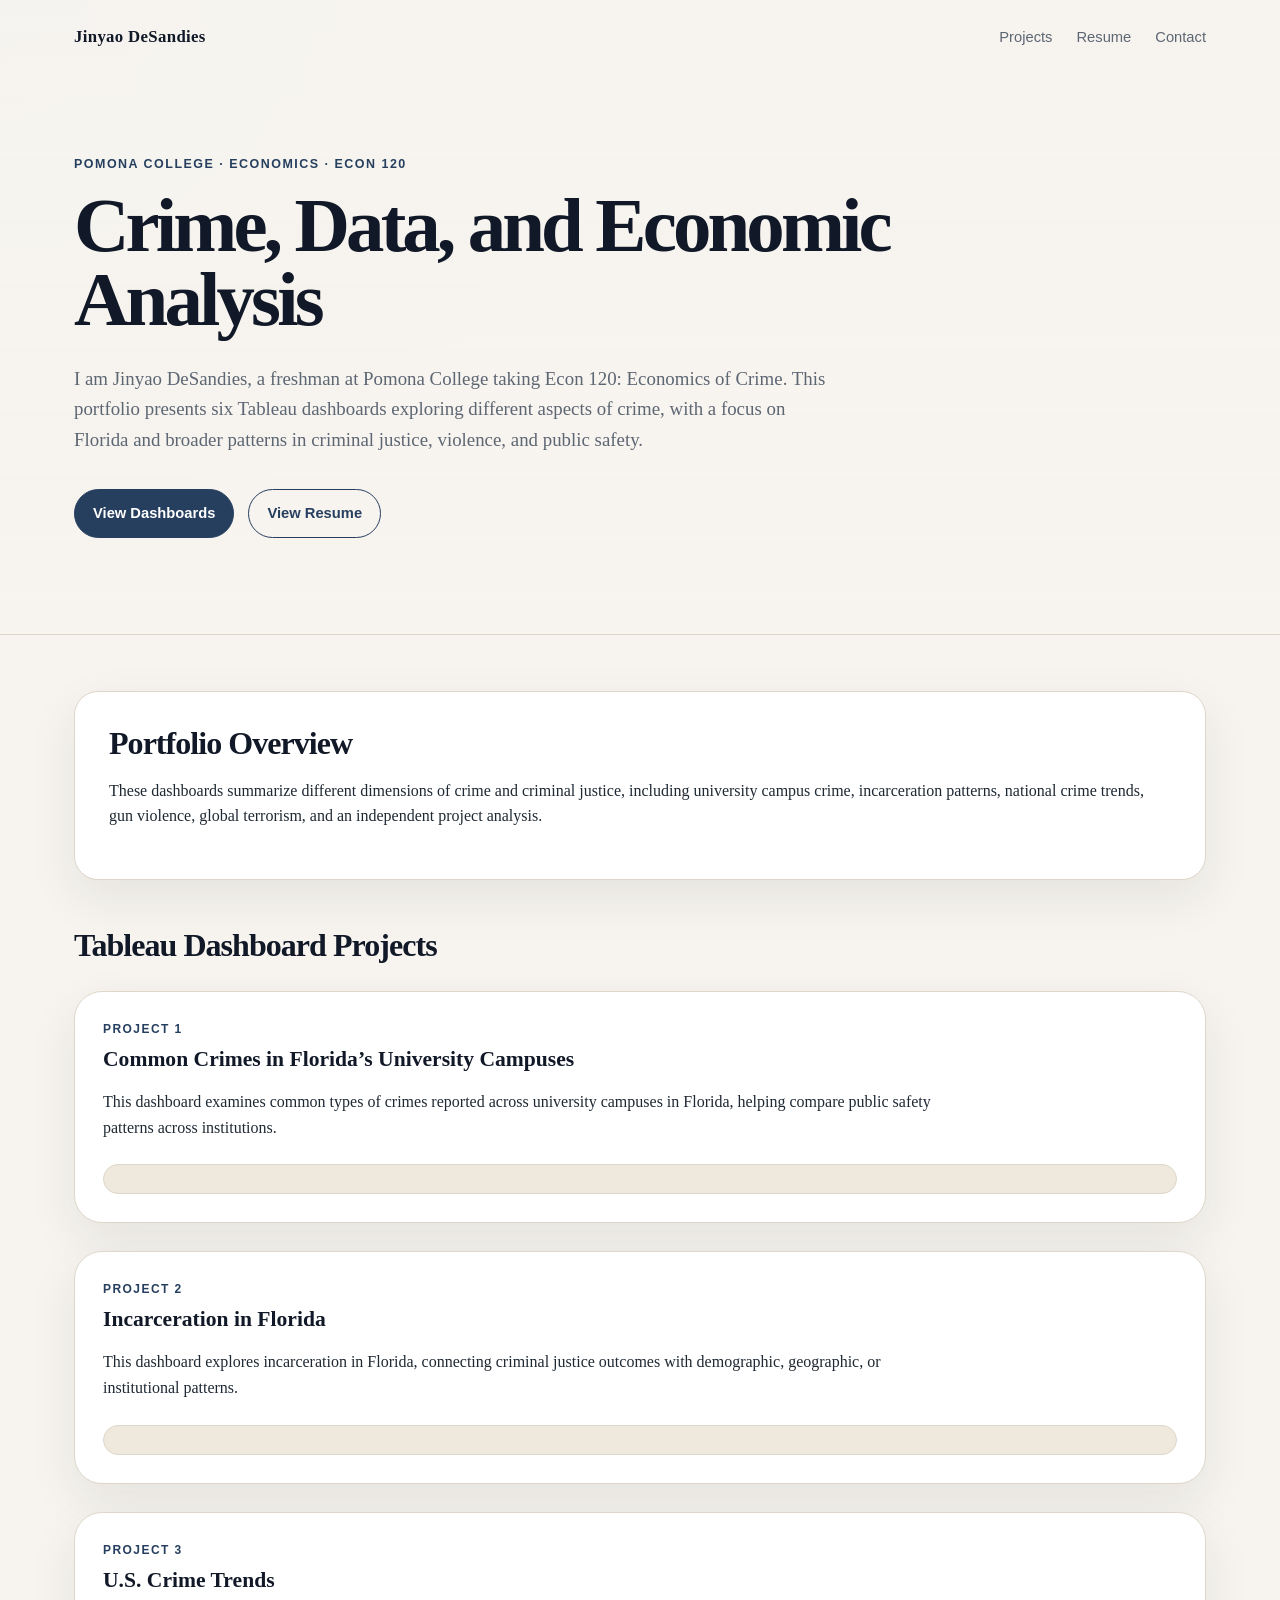
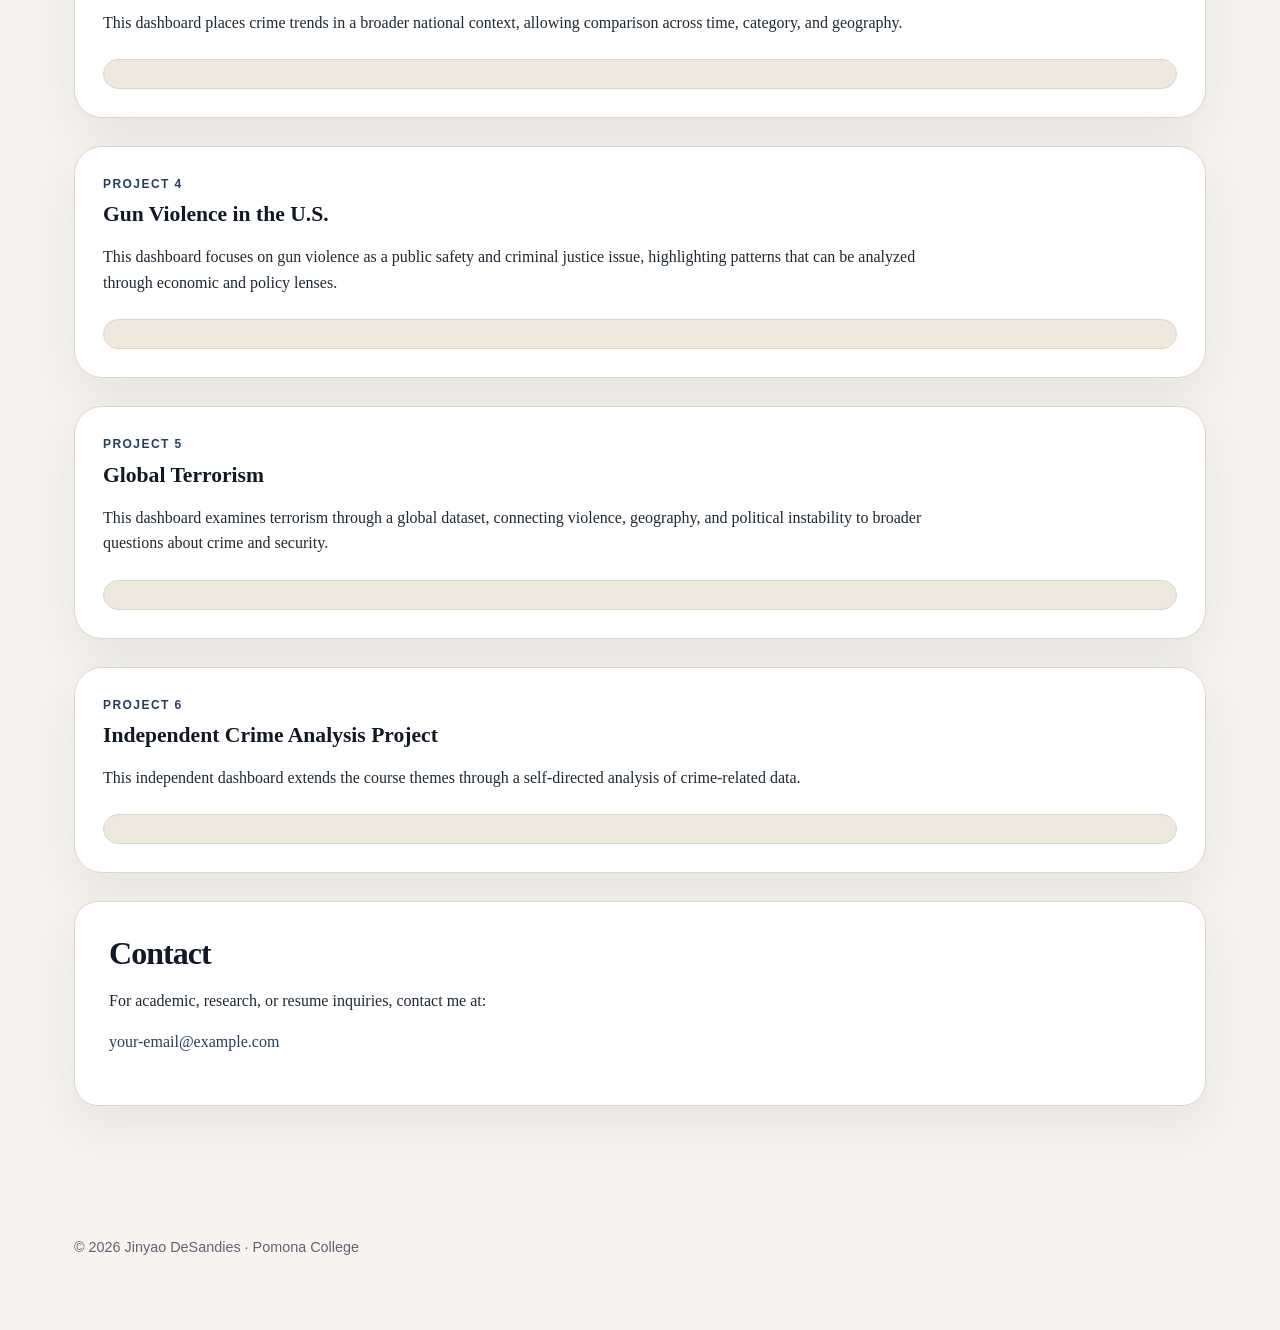
==== index.html @ 77ca9692 "Profile Deployment" ====
<!DOCTYPE html>
<html lang="en">
<head>
  <meta charset="UTF-8" />
  <meta name="viewport" content="width=device-width, initial-scale=1.0" />

  <title>Jinyao DeSandies | Econ of Crime Portfolio</title>

  <link rel="stylesheet" href="styles.css" />

  <!-- Tableau Embedding API v3 -->
  <script type="module" src="https://public.tableau.com/javascripts/api/tableau.embedding.3.latest.min.js"></script>
</head>

<body>
  <header class="site-header">
    <nav class="nav">
      <a href="index.html" class="logo">Jinyao DeSandies</a>

      <div class="nav-links">
        <a href="#projects">Projects</a>
        <a href="resume.html">Resume</a>
        <a href="#contact">Contact</a>
      </div>
    </nav>

    <section class="hero">
      <p class="eyebrow">Pomona College · Economics · Econ 120</p>

      <h1>Crime, Data, and Economic Analysis</h1>

      <p class="hero-text">
        I am Jinyao DeSandies, a freshman at Pomona College taking Econ 120:
        Economics of Crime. This portfolio presents six Tableau dashboards
        exploring different aspects of crime, with a focus on Florida and broader
        patterns in criminal justice, violence, and public safety.
      </p>

      <div class="hero-buttons">
        <a href="#projects" class="button primary">View Dashboards</a>
        <a href="resume.html" class="button secondary">View Resume</a>
      </div>
    </section>
  </header>

  <main>
    <section class="intro-section">
      <h2>Portfolio Overview</h2>

      <p>
        These dashboards summarize different dimensions of crime and criminal justice,
        including university campus crime, incarceration patterns, national crime trends,
        gun violence, global terrorism, and an independent project analysis.
      </p>
    </section>

    <section id="projects" class="projects-section">
      <h2>Tableau Dashboard Projects</h2>

      <article class="project-card">
        <div class="project-copy">
          <p class="project-number">Project 1</p>
          <h3>Common Crimes in Florida’s University Campuses</h3>
          <p>
            This dashboard examines common types of crimes reported across university
            campuses in Florida, helping compare public safety patterns across institutions.
          </p>
        </div>

        <div class="tableau-frame">
          <tableau-viz
            src="https://public.tableau.com/views/Project1CampusCrimeinFlorida/CommonCrimesinFloridasUniversityCampuses"
            toolbar="bottom"
            hide-tabs
            width="100%"
            height="1127">
          </tableau-viz>
        </div>
      </article>

      <article class="project-card">
        <div class="project-copy">
          <p class="project-number">Project 2</p>
          <h3>Incarceration in Florida</h3>
          <p>
            This dashboard explores incarceration in Florida, connecting criminal justice
            outcomes with demographic, geographic, or institutional patterns.
          </p>
        </div>

        <div class="tableau-frame">
          <tableau-viz
            src="https://public.tableau.com/views/Project2IncarcerationinFlorida/Dashboard"
            toolbar="bottom"
            hide-tabs
            width="100%"
            height="1127">
          </tableau-viz>
        </div>
      </article>

      <article class="project-card">
        <div class="project-copy">
          <p class="project-number">Project 3</p>
          <h3>U.S. Crime Trends</h3>
          <p>
            This dashboard places crime trends in a broader national context, allowing
            comparison across time, category, and geography.
          </p>
        </div>

        <div class="tableau-frame">
          <tableau-viz
            src="https://public.tableau.com/views/USCrimeTrends_17733838628180/Dashboard1"
            toolbar="bottom"
            hide-tabs
            width="100%"
            height="1127">
          </tableau-viz>
        </div>
      </article>

      <article class="project-card">
        <div class="project-copy">
          <p class="project-number">Project 4</p>
          <h3>Gun Violence in the U.S.</h3>
          <p>
            This dashboard focuses on gun violence as a public safety and criminal justice
            issue, highlighting patterns that can be analyzed through economic and policy lenses.
          </p>
        </div>

        <div class="tableau-frame">
          <tableau-viz
            src="https://public.tableau.com/views/Project4_17745109672220/GunViolenceintheUS"
            toolbar="bottom"
            hide-tabs
            width="100%"
            height="1127">
          </tableau-viz>
        </div>
      </article>

      <article class="project-card">
        <div class="project-copy">
          <p class="project-number">Project 5</p>
          <h3>Global Terrorism</h3>
          <p>
            This dashboard examines terrorism through a global dataset, connecting violence,
            geography, and political instability to broader questions about crime and security.
          </p>
        </div>

        <div class="tableau-frame">
          <tableau-viz
            src="https://public.tableau.com/views/Project5GlobalTerrorism_17757957591510/Dashboard1"
            toolbar="bottom"
            hide-tabs
            width="100%"
            height="1127">
          </tableau-viz>
        </div>
      </article>

      <article class="project-card">
        <div class="project-copy">
          <p class="project-number">Project 6</p>
          <h3>Independent Crime Analysis Project</h3>
          <p>
            This independent dashboard extends the course themes through a self-directed
            analysis of crime-related data.
          </p>
        </div>

        <div class="tableau-frame">
          <tableau-viz
            src="https://public.tableau.com/views/IndependantProjectUpload/Dashboard1"
            toolbar="bottom"
            hide-tabs
            width="100%"
            height="1127">
          </tableau-viz>
        </div>
      </article>
    </section>

    <section id="contact" class="contact-section">
      <h2>Contact</h2>

      <p>
        For academic, research, or resume inquiries, contact me at:
      </p>

      <p>
        <a href="mailto:your-email@example.com">your-email@example.com</a>
      </p>
    </section>
  </main>

  <footer class="footer">
    <p>© 2026 Jinyao DeSandies · Pomona College</p>
  </footer>
</body>
</html>
---- styles.css ----
:root {
  --background: #f7f4ef;
  --surface: #ffffff;
  --surface-muted: #efe8dc;
  --text: #1f2933;
  --muted-text: #5d6673;
  --heading: #111827;
  --accent: #263f5f;
  --accent-dark: #17283d;
  --accent-light: #dbe7f3;
  --border: #ded6ca;
  --shadow: 0 18px 50px rgba(31, 41, 51, 0.08);
}

* {
  box-sizing: border-box;
}

html {
  scroll-behavior: smooth;
}

body {
  margin: 0;
  font-family: Georgia, "Times New Roman", serif;
  background: var(--background);
  color: var(--text);
  line-height: 1.6;
}

a {
  color: var(--accent);
  text-decoration: none;
}

a:hover {
  text-decoration: underline;
}

.site-header {
  background:
    linear-gradient(rgba(247, 244, 239, 0.92), rgba(247, 244, 239, 0.96)),
    radial-gradient(circle at top left, var(--accent-light), transparent 40%);
  border-bottom: 1px solid var(--border);
}

.small-header {
  min-height: auto;
}

.nav {
  max-width: 1180px;
  margin: 0 auto;
  padding: 24px 24px;
  display: flex;
  align-items: center;
  justify-content: space-between;
}

.logo {
  font-weight: 700;
  font-size: 1.05rem;
  color: var(--heading);
  letter-spacing: 0.02em;
}

.nav-links {
  display: flex;
  gap: 24px;
  font-family: Arial, Helvetica, sans-serif;
  font-size: 0.92rem;
}

.nav-links a {
  color: var(--muted-text);
}

.hero {
  max-width: 1180px;
  margin: 0 auto;
  padding: 80px 24px 96px;
}

.resume-hero {
  padding-bottom: 72px;
}

.eyebrow {
  margin: 0 0 14px;
  color: var(--accent);
  font-family: Arial, Helvetica, sans-serif;
  text-transform: uppercase;
  letter-spacing: 0.12em;
  font-size: 0.78rem;
  font-weight: 700;
}

h1 {
  max-width: 880px;
  margin: 0;
  color: var(--heading);
  font-size: clamp(2.5rem, 6vw, 5.4rem);
  line-height: 0.96;
  letter-spacing: -0.05em;
}

.hero-text {
  max-width: 760px;
  margin-top: 28px;
  color: var(--muted-text);
  font-size: 1.18rem;
}

.hero-buttons {
  margin-top: 34px;
  display: flex;
  gap: 14px;
  flex-wrap: wrap;
}

.button {
  display: inline-block;
  padding: 12px 18px;
  border-radius: 999px;
  font-family: Arial, Helvetica, sans-serif;
  font-size: 0.92rem;
  font-weight: 700;
  border: 1px solid var(--accent);
}

.button.primary {
  background: var(--accent);
  color: #ffffff;
}

.button.secondary {
  color: var(--accent);
  background: transparent;
}

main {
  max-width: 1180px;
  margin: 0 auto;
  padding: 56px 24px;
}

.intro-section,
.contact-section,
.resume-section {
  background: var(--surface);
  border: 1px solid var(--border);
  border-radius: 24px;
  padding: 34px;
  margin-bottom: 28px;
  box-shadow: var(--shadow);
}

h2 {
  margin: 0 0 16px;
  color: var(--heading);
  font-size: 2rem;
  line-height: 1.1;
  letter-spacing: -0.03em;
}

h3 {
  margin: 0 0 8px;
  color: var(--heading);
  font-size: 1.35rem;
  line-height: 1.2;
}

.projects-section {
  margin-top: 48px;
}

.project-card {
  background: var(--surface);
  border: 1px solid var(--border);
  border-radius: 28px;
  padding: 28px;
  margin: 28px 0;
  box-shadow: var(--shadow);
}

.project-copy {
  max-width: 850px;
  margin-bottom: 24px;
}

.project-number {
  margin: 0 0 8px;
  color: var(--accent);
  font-family: Arial, Helvetica, sans-serif;
  text-transform: uppercase;
  letter-spacing: 0.12em;
  font-size: 0.75rem;
  font-weight: 700;
}

.tableau-frame {
  width: 100%;
  overflow-x: auto;
  border: 1px solid var(--border);
  border-radius: 18px;
  background: var(--surface-muted);
  padding: 14px;
}

tableau-viz {
  display: block;
  min-width: 760px;
  max-width: 100%;
  margin: 0 auto;
}

.resume-main {
  max-width: 900px;
}

.resume-item {
  border-top: 1px solid var(--border);
  padding-top: 18px;
  margin-top: 18px;
}

.resume-meta {
  margin: 0 0 8px;
  color: var(--muted-text);
  font-family: Arial, Helvetica, sans-serif;
  font-size: 0.92rem;
}

.skill-list {
  display: flex;
  flex-wrap: wrap;
  gap: 10px;
  padding: 0;
  margin: 18px 0 0;
  list-style: none;
}

.skill-list li {
  background: var(--accent-light);
  color: var(--accent-dark);
  border-radius: 999px;
  padding: 8px 12px;
  font-family: Arial, Helvetica, sans-serif;
  font-size: 0.9rem;
  font-weight: 700;
}

.footer {
  max-width: 1180px;
  margin: 0 auto;
  padding: 32px 24px 56px;
  color: var(--muted-text);
  font-family: Arial, Helvetica, sans-serif;
  font-size: 0.9rem;
}

@media (max-width: 760px) {
  .nav {
    align-items: flex-start;
    gap: 18px;
    flex-direction: column;
  }

  .nav-links {
    gap: 16px;
    flex-wrap: wrap;
  }

  .hero {
    padding-top: 52px;
    padding-bottom: 64px;
  }

  .intro-section,
  .contact-section,
  .resume-section,
  .project-card {
    padding: 22px;
    border-radius: 20px;
  }

  tableau-viz {
    min-width: 700px;
  }
}
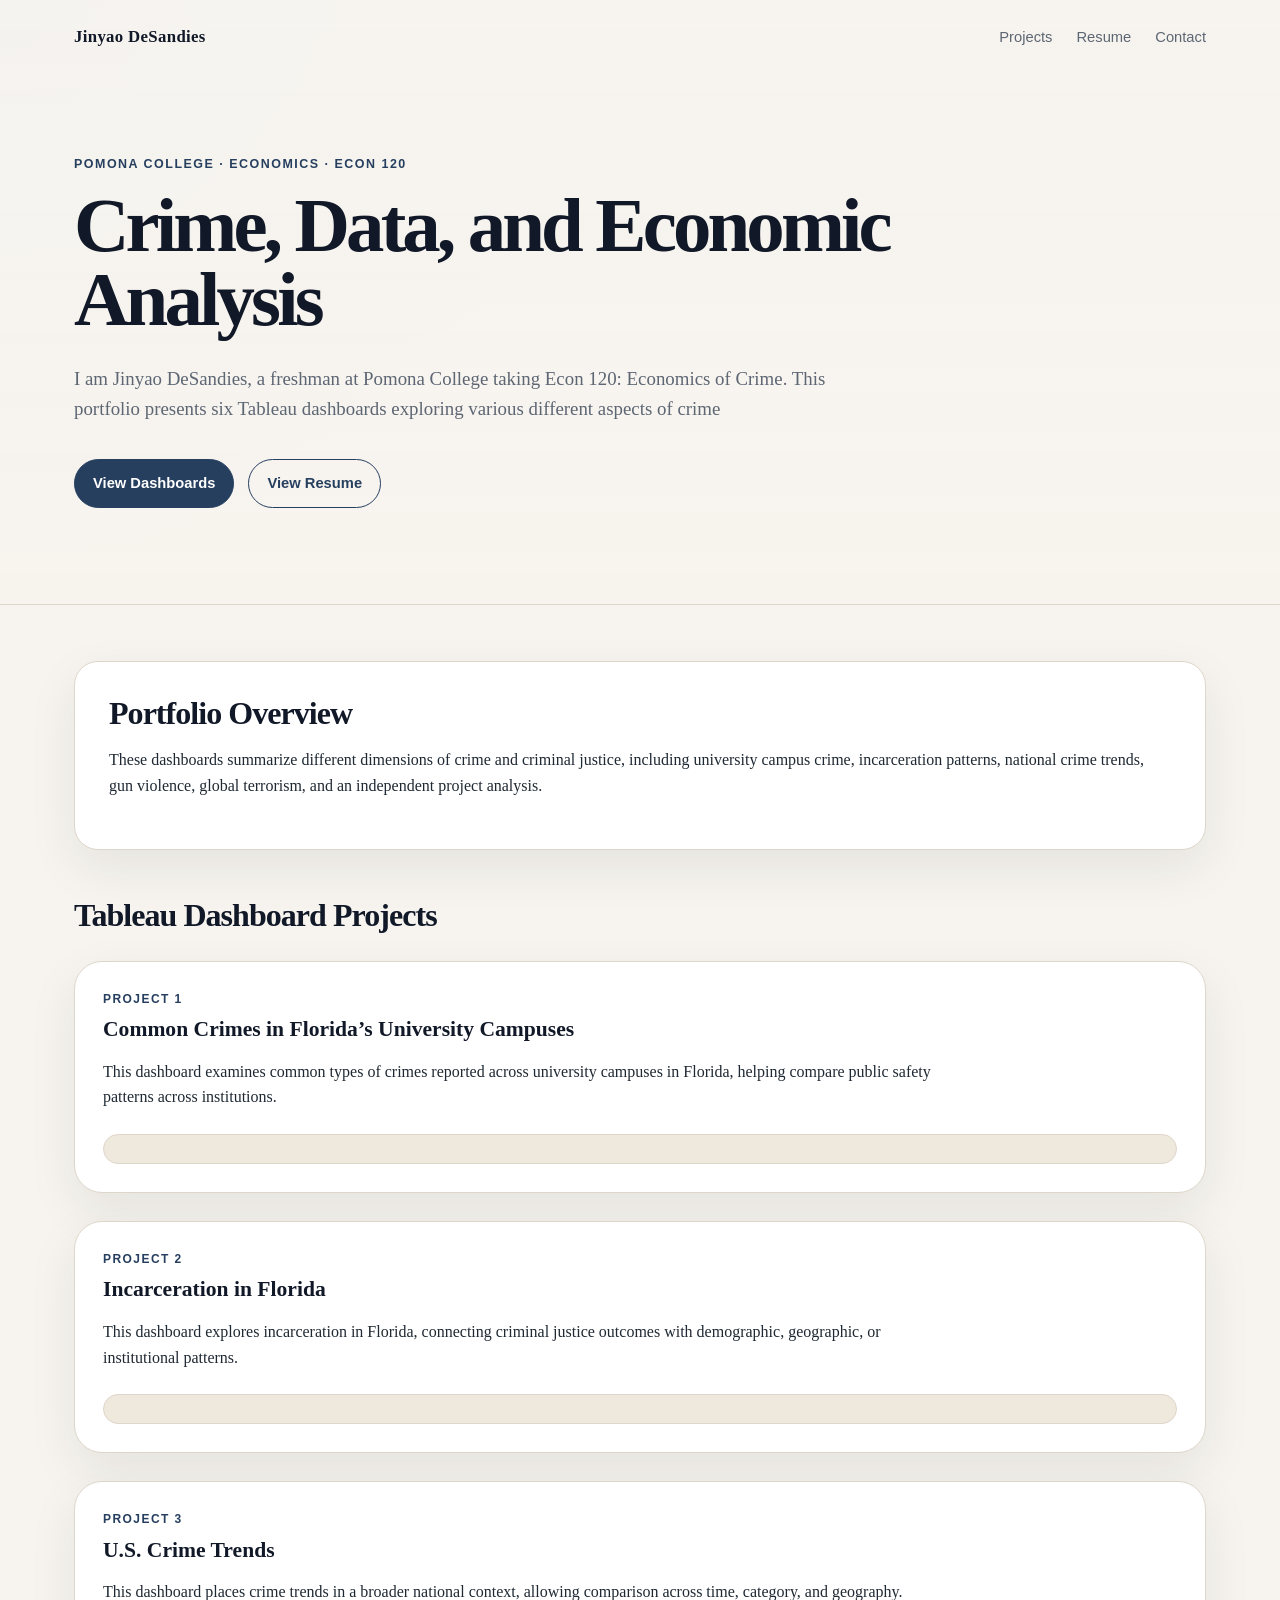
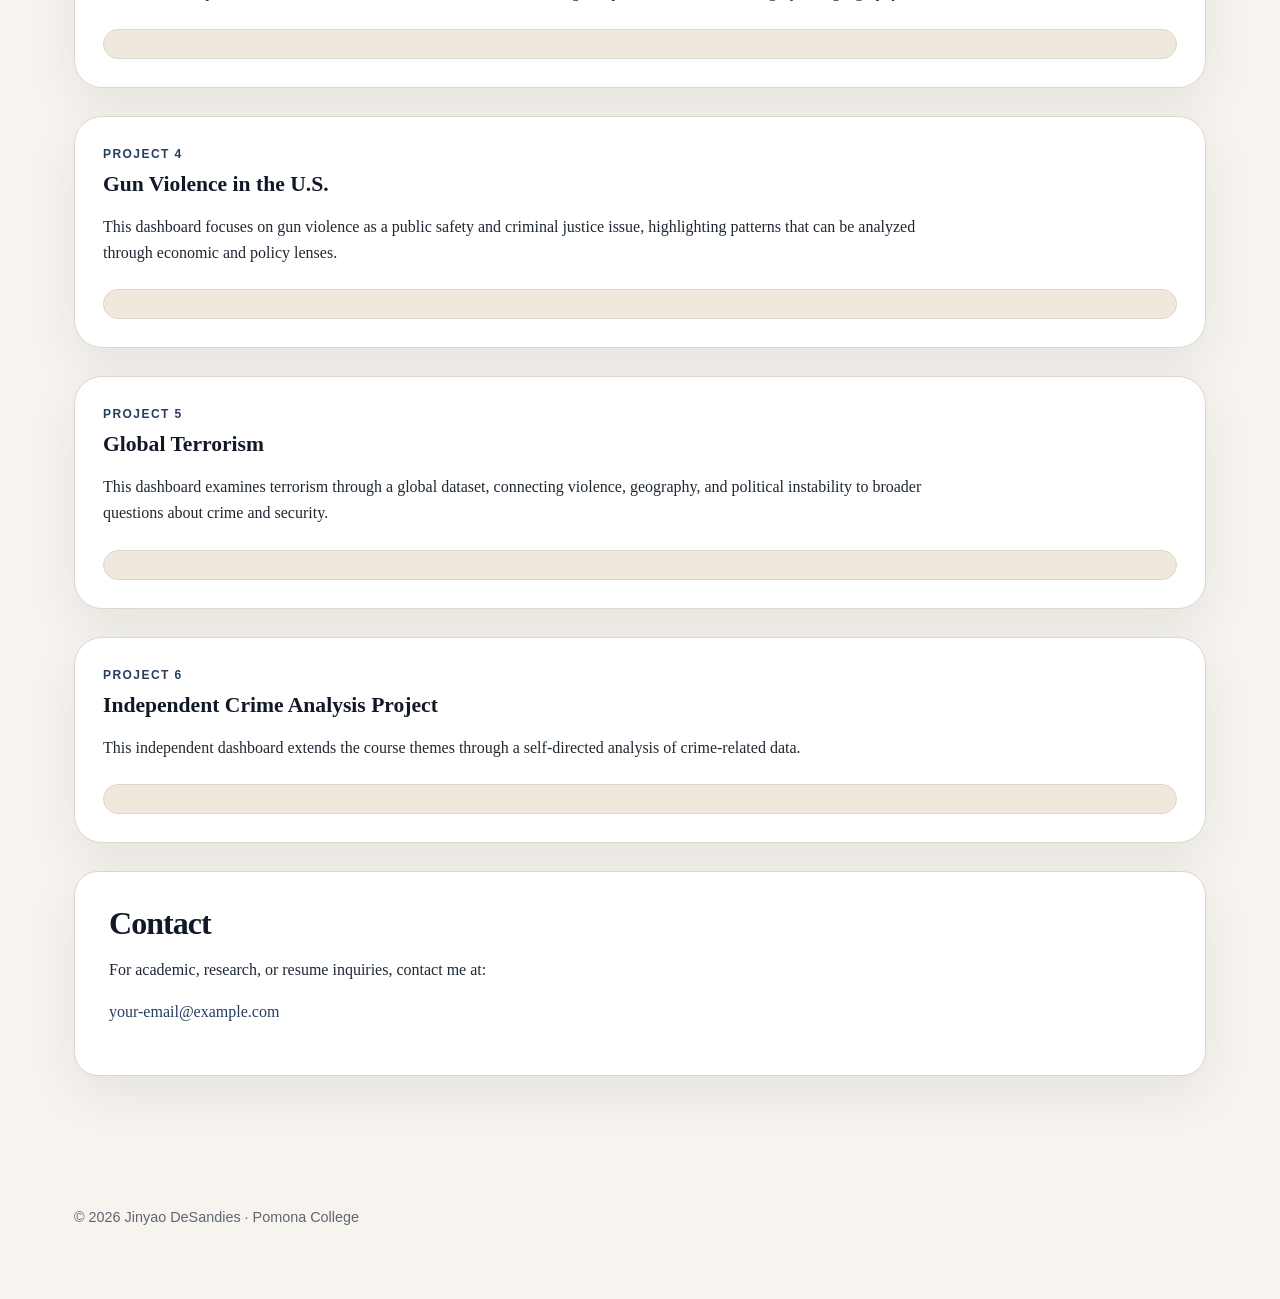
==== commit de1a2f45: "Changing some descriptions index.html" ====
--- a/index.html
+++ b/index.html
@@ -24,6 +24,10 @@
       </div>
     </nav>
 
+    <!-- =====================================================
+         EDIT HOMEPAGE INTRO HERE
+         Change your name, class, portfolio description, and buttons.
+    ===================================================== -->
     <section class="hero">
       <p class="eyebrow">Pomona College · Economics · Econ 120</p>
 
@@ -31,9 +35,8 @@
 
       <p class="hero-text">
         I am Jinyao DeSandies, a freshman at Pomona College taking Econ 120:
-        Economics of Crime. This portfolio presents six Tableau dashboards
-        exploring different aspects of crime, with a focus on Florida and broader
-        patterns in criminal justice, violence, and public safety.
+        Economics of Crime. This portfolio presents six Tableau dashboards exploring
+        various different aspects of crime
       </p>
 
       <div class="hero-buttons">
@@ -44,6 +47,10 @@
   </header>
 
   <main>
+    <!-- =====================================================
+         EDIT PORTFOLIO OVERVIEW HERE
+         This is the short explanation before the dashboard modules.
+    ===================================================== -->
     <section class="intro-section">
       <h2>Portfolio Overview</h2>
 
@@ -54,10 +61,22 @@
       </p>
     </section>
 
+    <!-- =====================================================
+         EDIT DASHBOARD PROJECTS HERE
+         Each project has:
+         1. project number
+         2. project title
+         3. project description
+         4. Tableau embed link
+    ===================================================== -->
     <section id="projects" class="projects-section">
       <h2>Tableau Dashboard Projects</h2>
 
-      <article class="project-card">
+      <!-- =========================
+           EDIT PROJECT 1 HERE
+           Dashboard: Florida campus crime
+      ========================= -->
+      <article class="project-card project-campus">
         <div class="project-copy">
           <p class="project-number">Project 1</p>
           <h3>Common Crimes in Florida’s University Campuses</h3>
@@ -72,13 +91,17 @@
             src="https://public.tableau.com/views/Project1CampusCrimeinFlorida/CommonCrimesinFloridasUniversityCampuses"
             toolbar="bottom"
             hide-tabs
-            width="100%"
-            height="1127">
-          </tableau-viz>
-        </div>
-      </article>
-
-      <article class="project-card">
+            width="850"
+            height="1127">
+          </tableau-viz>
+        </div>
+      </article>
+
+      <!-- =========================
+           EDIT PROJECT 2 HERE
+           Dashboard: Florida incarceration
+      ========================= -->
+      <article class="project-card project-incarceration">
         <div class="project-copy">
           <p class="project-number">Project 2</p>
           <h3>Incarceration in Florida</h3>
@@ -93,13 +116,17 @@
             src="https://public.tableau.com/views/Project2IncarcerationinFlorida/Dashboard"
             toolbar="bottom"
             hide-tabs
-            width="100%"
-            height="1127">
-          </tableau-viz>
-        </div>
-      </article>
-
-      <article class="project-card">
+            width="850"
+            height="1127">
+          </tableau-viz>
+        </div>
+      </article>
+
+      <!-- =========================
+           EDIT PROJECT 3 HERE
+           Dashboard: U.S. crime trends
+      ========================= -->
+      <article class="project-card project-us-crime">
         <div class="project-copy">
           <p class="project-number">Project 3</p>
           <h3>U.S. Crime Trends</h3>
@@ -114,13 +141,17 @@
             src="https://public.tableau.com/views/USCrimeTrends_17733838628180/Dashboard1"
             toolbar="bottom"
             hide-tabs
-            width="100%"
-            height="1127">
-          </tableau-viz>
-        </div>
-      </article>
-
-      <article class="project-card">
+            width="850"
+            height="1127">
+          </tableau-viz>
+        </div>
+      </article>
+
+      <!-- =========================
+           EDIT PROJECT 4 HERE
+           Dashboard: Gun violence
+      ========================= -->
+      <article class="project-card project-gun">
         <div class="project-copy">
           <p class="project-number">Project 4</p>
           <h3>Gun Violence in the U.S.</h3>
@@ -135,13 +166,17 @@
             src="https://public.tableau.com/views/Project4_17745109672220/GunViolenceintheUS"
             toolbar="bottom"
             hide-tabs
-            width="100%"
-            height="1127">
-          </tableau-viz>
-        </div>
-      </article>
-
-      <article class="project-card">
+            width="850"
+            height="1127">
+          </tableau-viz>
+        </div>
+      </article>
+
+      <!-- =========================
+           EDIT PROJECT 5 HERE
+           Dashboard: Global terrorism
+      ========================= -->
+      <article class="project-card project-terrorism">
         <div class="project-copy">
           <p class="project-number">Project 5</p>
           <h3>Global Terrorism</h3>
@@ -156,13 +191,17 @@
             src="https://public.tableau.com/views/Project5GlobalTerrorism_17757957591510/Dashboard1"
             toolbar="bottom"
             hide-tabs
-            width="100%"
-            height="1127">
-          </tableau-viz>
-        </div>
-      </article>
-
-      <article class="project-card">
+            width="850"
+            height="1127">
+          </tableau-viz>
+        </div>
+      </article>
+
+      <!-- =========================
+           EDIT PROJECT 6 HERE
+           Dashboard: Independent project
+      ========================= -->
+      <article class="project-card project-independent">
         <div class="project-copy">
           <p class="project-number">Project 6</p>
           <h3>Independent Crime Analysis Project</h3>
@@ -177,13 +216,17 @@
             src="https://public.tableau.com/views/IndependantProjectUpload/Dashboard1"
             toolbar="bottom"
             hide-tabs
-            width="100%"
-            height="1127">
-          </tableau-viz>
-        </div>
-      </article>
-    </section>
-
+            width="850"
+            height="1127">
+          </tableau-viz>
+        </div>
+      </article>
+    </section>
+
+    <!-- =====================================================
+         EDIT CONTACT INFO HERE
+         Replace the placeholder email with your real email.
+    ===================================================== -->
     <section id="contact" class="contact-section">
       <h2>Contact</h2>
 
@@ -201,4 +244,4 @@
     <p>© 2026 Jinyao DeSandies · Pomona College</p>
   </footer>
 </body>
-</html>+</html>
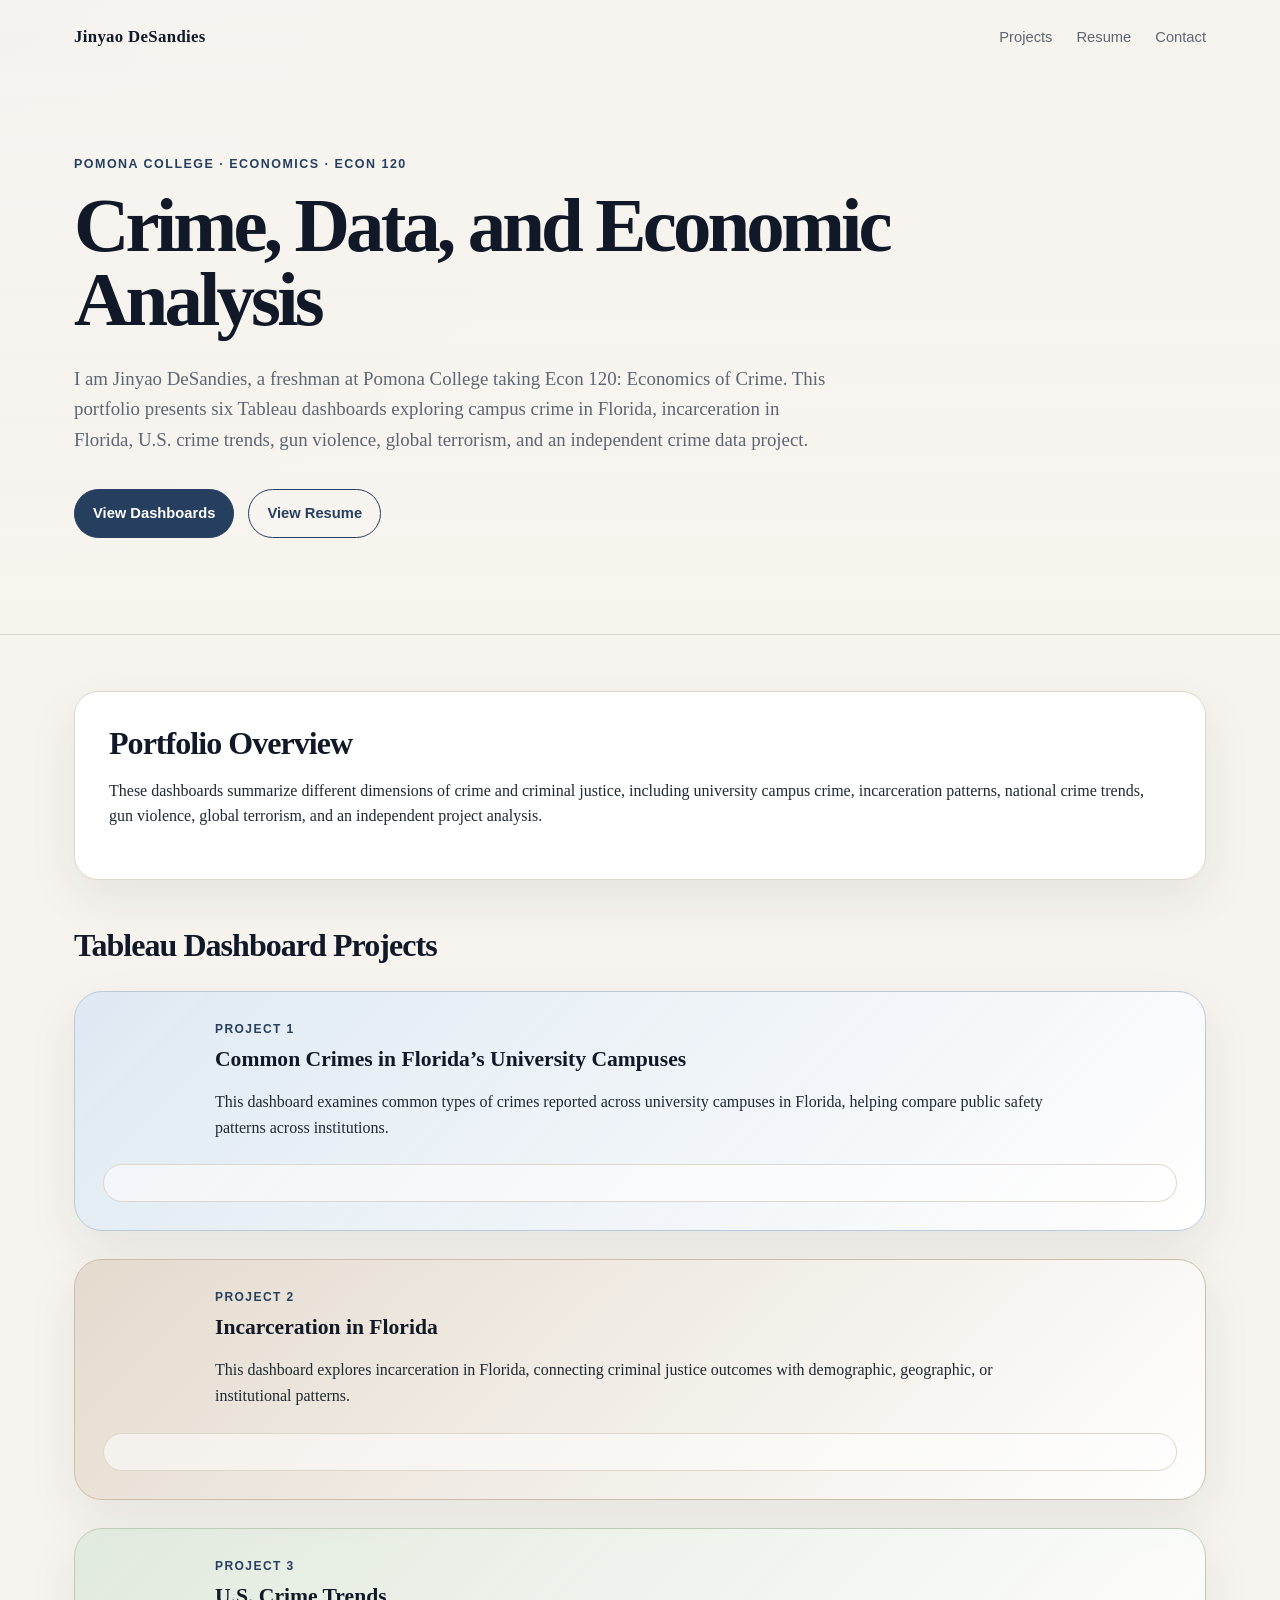
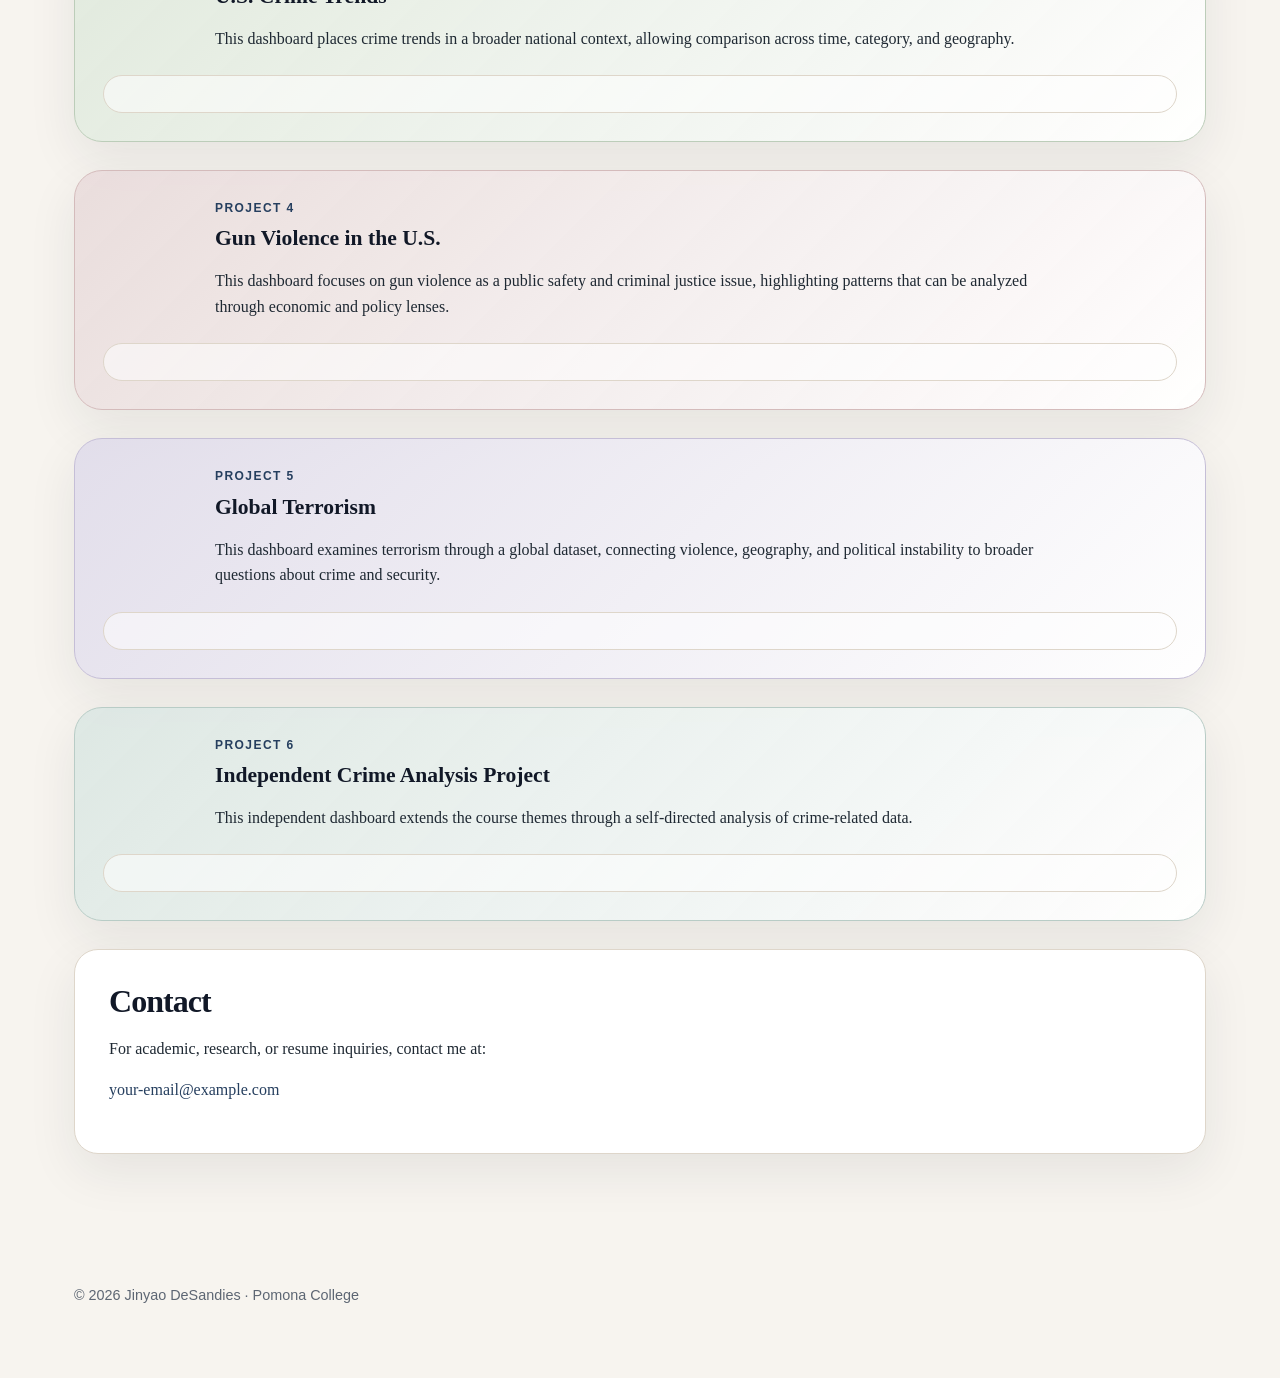
==== commit b8edbb2a: "fixing spacing" ====
--- a/index.html
+++ b/index.html
@@ -36,7 +36,8 @@
       <p class="hero-text">
         I am Jinyao DeSandies, a freshman at Pomona College taking Econ 120:
         Economics of Crime. This portfolio presents six Tableau dashboards exploring
-        various different aspects of crime
+        campus crime in Florida, incarceration in Florida, U.S. crime trends, gun
+        violence, global terrorism, and an independent crime data project.
       </p>
 
       <div class="hero-buttons">
--- a/styles.css
+++ b/styles.css
@@ -1,16 +1,29 @@
+/* =========================================================
+   GLOBAL COLOR SYSTEM
+   Edit this section to change the entire site's color scheme.
+   Current style: sleek, academic, professional, soft neutral.
+========================================================= */
+
 :root {
   --background: #f7f4ef;
   --surface: #ffffff;
   --surface-muted: #efe8dc;
+
   --text: #1f2933;
   --muted-text: #5d6673;
   --heading: #111827;
+
   --accent: #263f5f;
   --accent-dark: #17283d;
   --accent-light: #dbe7f3;
+
   --border: #ded6ca;
   --shadow: 0 18px 50px rgba(31, 41, 51, 0.08);
 }
+
+/* =========================================================
+   BASE PAGE STYLES
+========================================================= */
 
 * {
   box-sizing: border-box;
@@ -36,6 +49,11 @@
 a:hover {
   text-decoration: underline;
 }
+
+/* =========================================================
+   HEADER AND NAVIGATION
+   Edit this section if you want to change the top menu.
+========================================================= */
 
 .site-header {
   background:
@@ -75,6 +93,12 @@
   color: var(--muted-text);
 }
 
+/* =========================================================
+   HERO SECTION
+   Edit this section if you want the homepage intro bigger,
+   smaller, tighter, or more spacious.
+========================================================= */
+
 .hero {
   max-width: 1180px;
   margin: 0 auto;
@@ -137,6 +161,10 @@
   color: var(--accent);
   background: transparent;
 }
+
+/* =========================================================
+   MAIN LAYOUT
+========================================================= */
 
 main {
   max-width: 1180px;
@@ -170,6 +198,12 @@
   line-height: 1.2;
 }
 
+/* =========================================================
+   PROJECT MODULES
+   Edit this section if you want to change the spacing,
+   borders, or card shape around each dashboard.
+========================================================= */
+
 .projects-section {
   margin-top: 48px;
 }
@@ -185,7 +219,7 @@
 
 .project-copy {
   max-width: 850px;
-  margin-bottom: 24px;
+  margin: 0 auto 24px;
 }
 
 .project-number {
@@ -198,21 +232,81 @@
   font-weight: 700;
 }
 
+/* =========================================================
+   PROJECT CARD COLOR THEMES
+   Edit these colors if you want each module to better match
+   the Tableau dashboard colors.
+========================================================= */
+
+.project-campus {
+  background:
+    linear-gradient(135deg, rgba(219, 231, 243, 0.86), rgba(255, 255, 255, 0.96));
+  border-color: #b8cadc;
+}
+
+.project-incarceration {
+  background:
+    linear-gradient(135deg, rgba(226, 216, 202, 0.88), rgba(255, 255, 255, 0.96));
+  border-color: #cdbda8;
+}
+
+.project-us-crime {
+  background:
+    linear-gradient(135deg, rgba(222, 232, 219, 0.88), rgba(255, 255, 255, 0.96));
+  border-color: #bccdb9;
+}
+
+.project-gun {
+  background:
+    linear-gradient(135deg, rgba(232, 218, 218, 0.88), rgba(255, 255, 255, 0.96));
+  border-color: #d4bbbb;
+}
+
+.project-terrorism {
+  background:
+    linear-gradient(135deg, rgba(223, 219, 234, 0.88), rgba(255, 255, 255, 0.96));
+  border-color: #c5bed7;
+}
+
+.project-independent {
+  background:
+    linear-gradient(135deg, rgba(218, 230, 226, 0.88), rgba(255, 255, 255, 0.96));
+  border-color: #b8ccc6;
+}
+
+/* =========================================================
+   TABLEAU DASHBOARD AREA
+   Edit this section if dashboards look too wide, too narrow,
+   too tall, or not centered.
+========================================================= */
+
 .tableau-frame {
   width: 100%;
   overflow-x: auto;
   border: 1px solid var(--border);
-  border-radius: 18px;
-  background: var(--surface-muted);
-  padding: 14px;
-}
-
-tableau-viz {
+  border-radius: 20px;
+  padding: 18px;
+
+  display: flex;
+  justify-content: center;
+  align-items: flex-start;
+
+  background: rgba(255, 255, 255, 0.55);
+}
+
+.tableau-frame tableau-viz {
   display: block;
-  min-width: 760px;
+  width: 850px;
   max-width: 100%;
-  margin: 0 auto;
-}
+  margin-left: auto;
+  margin-right: auto;
+}
+
+/* =========================================================
+   RESUME PAGE
+   Edit this section if you want the resume page wider,
+   narrower, or more compact.
+========================================================= */
 
 .resume-main {
   max-width: 900px;
@@ -250,6 +344,10 @@
   font-weight: 700;
 }
 
+/* =========================================================
+   FOOTER
+========================================================= */
+
 .footer {
   max-width: 1180px;
   margin: 0 auto;
@@ -258,6 +356,11 @@
   font-family: Arial, Helvetica, sans-serif;
   font-size: 0.9rem;
 }
+
+/* =========================================================
+   MOBILE RESPONSIVE STYLES
+   Edit this section if the page looks awkward on phones.
+========================================================= */
 
 @media (max-width: 760px) {
   .nav {
@@ -284,7 +387,15 @@
     border-radius: 20px;
   }
 
-  tableau-viz {
-    min-width: 700px;
-  }
-}+  .tableau-frame {
+    padding: 12px;
+  }
+
+  h1 {
+    letter-spacing: -0.04em;
+  }
+
+  h2 {
+    font-size: 1.65rem;
+  }
+}
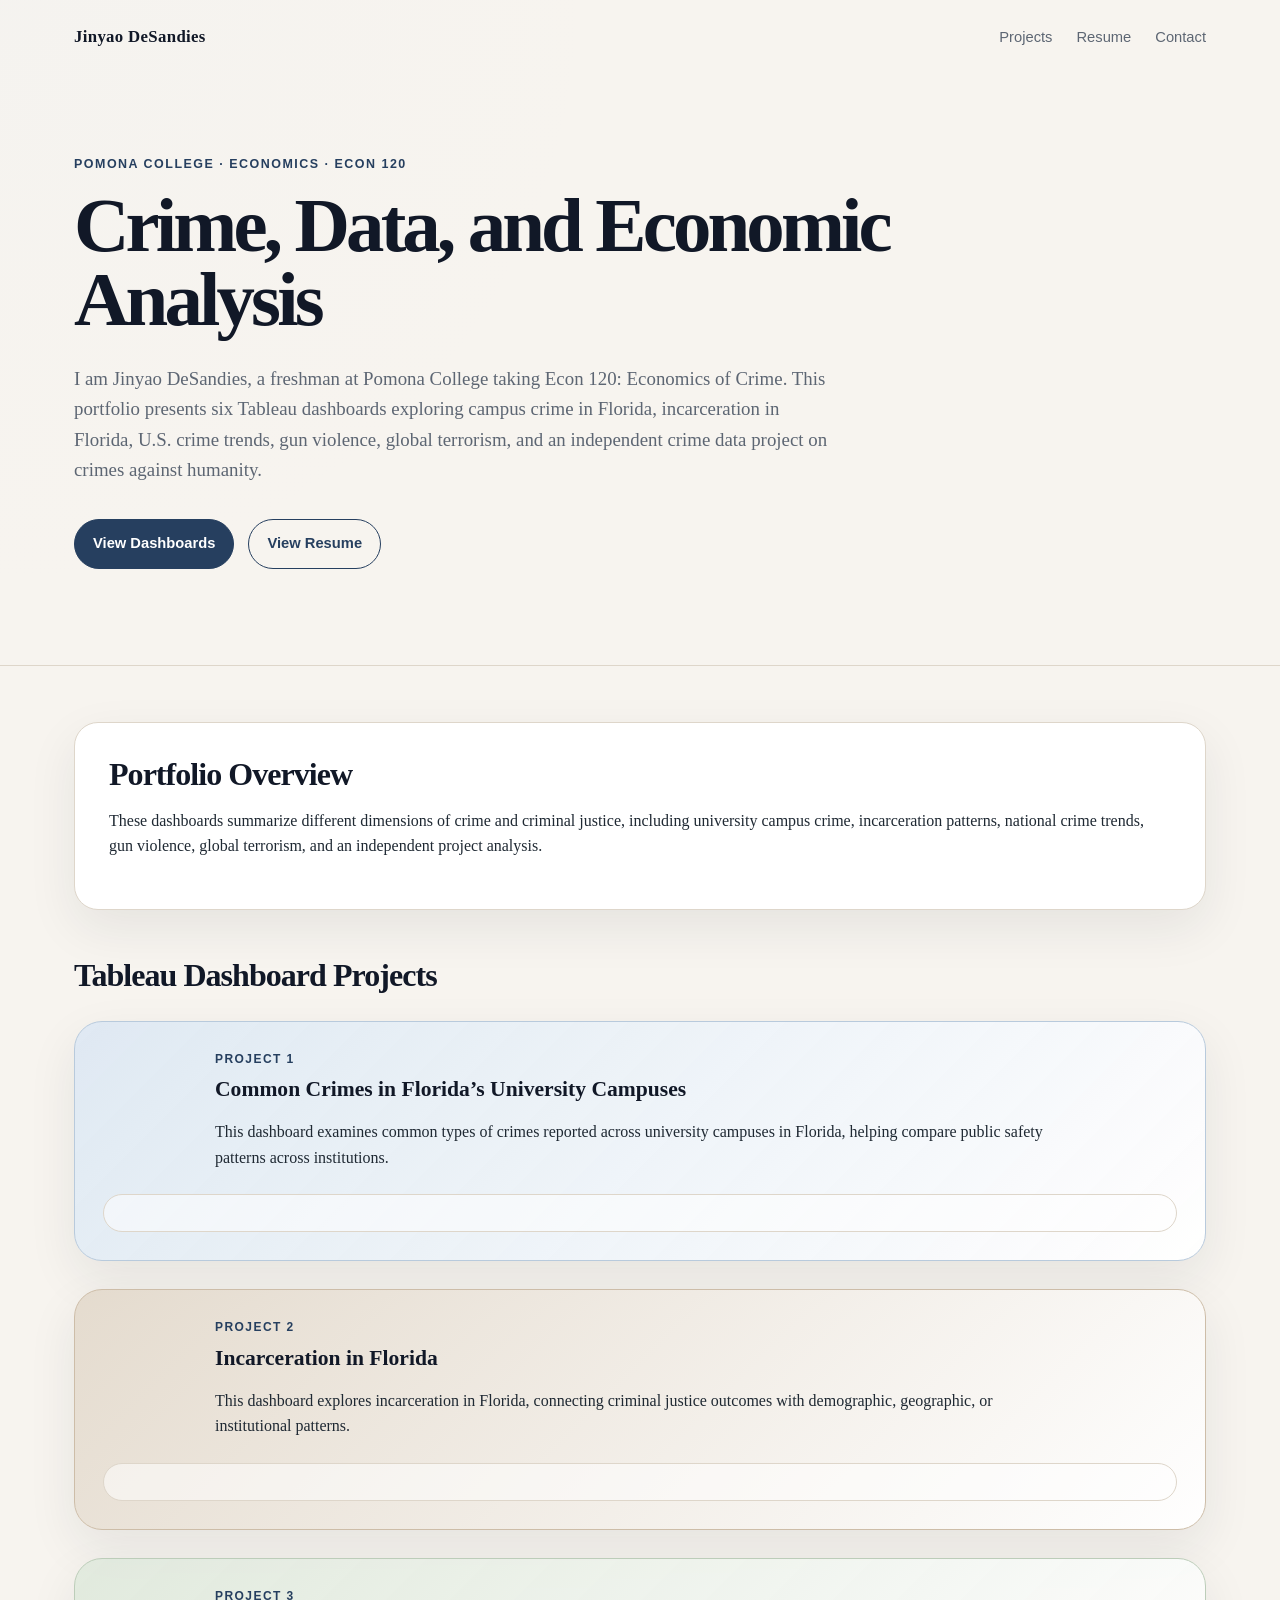
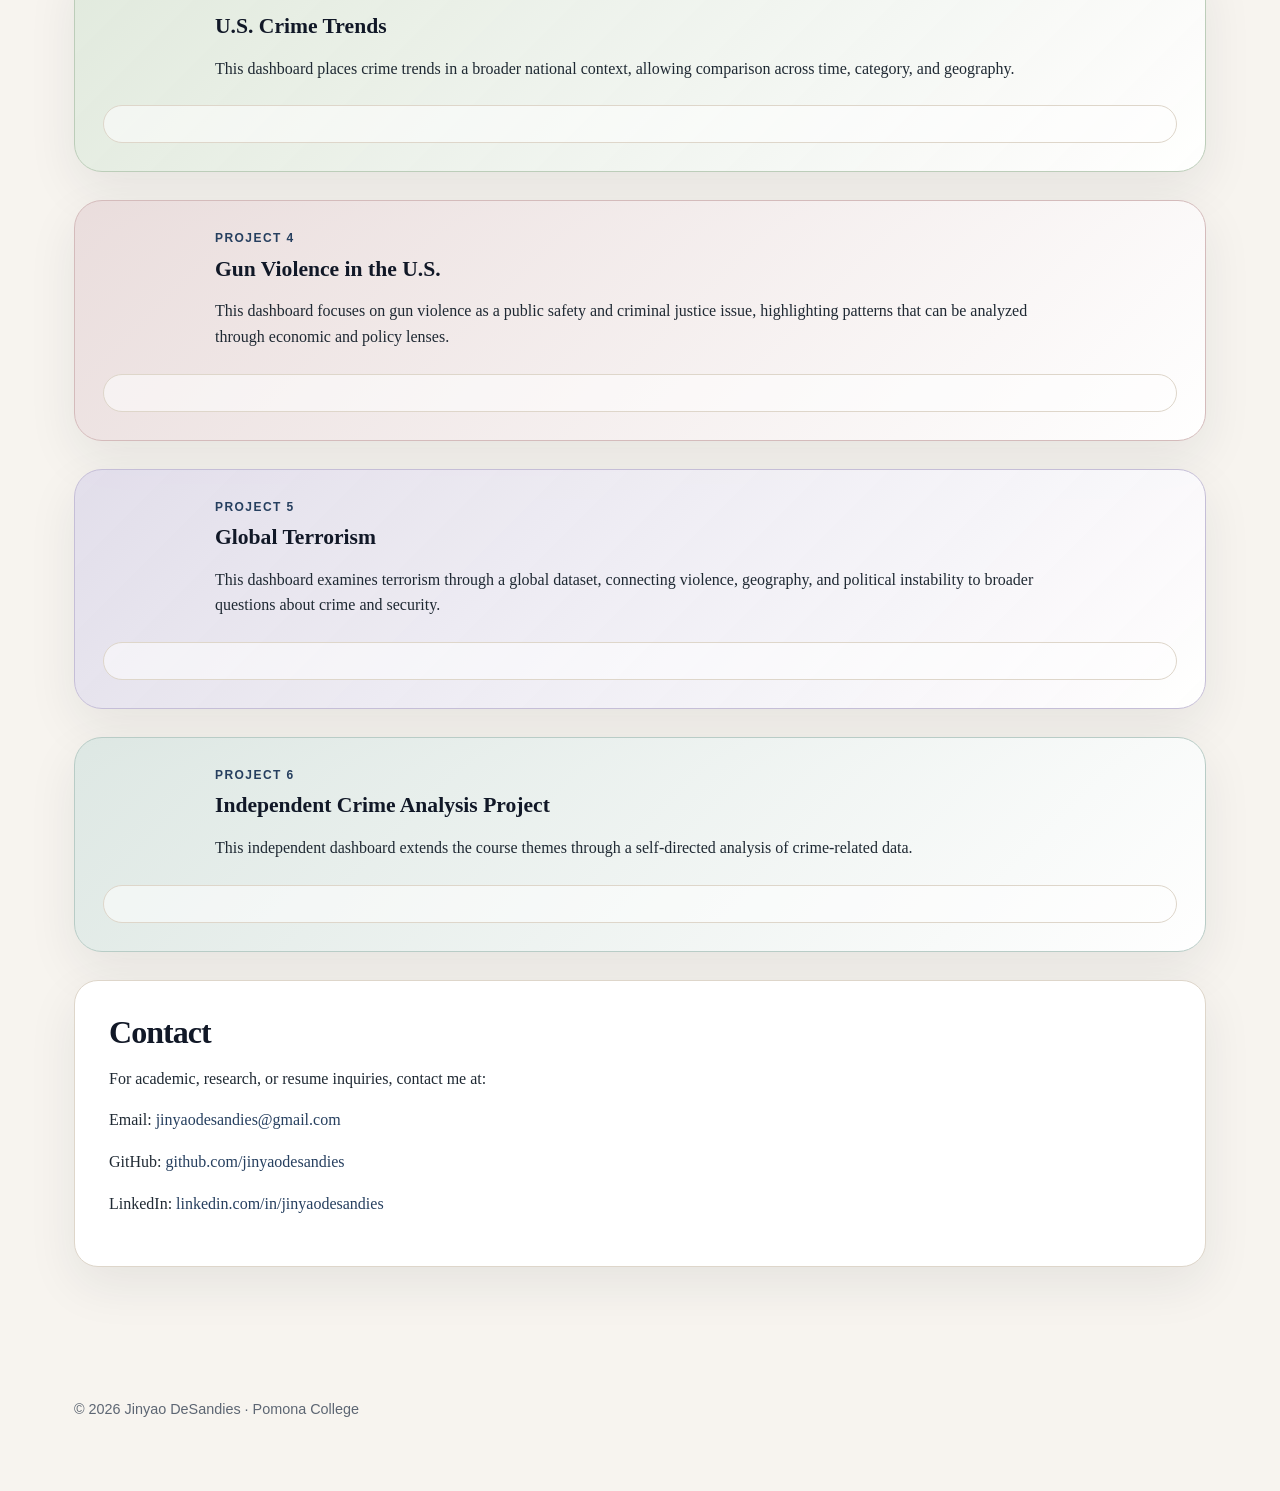
==== commit e69c84bd: "final index.html" ====
--- a/index.html
+++ b/index.html
@@ -37,7 +37,8 @@
         I am Jinyao DeSandies, a freshman at Pomona College taking Econ 120:
         Economics of Crime. This portfolio presents six Tableau dashboards exploring
         campus crime in Florida, incarceration in Florida, U.S. crime trends, gun
-        violence, global terrorism, and an independent crime data project.
+        violence, global terrorism, and an independent crime data project on crimes 
+        against humanity.
       </p>
 
       <div class="hero-buttons">
@@ -226,7 +227,6 @@
 
     <!-- =====================================================
          EDIT CONTACT INFO HERE
-         Replace the placeholder email with your real email.
     ===================================================== -->
     <section id="contact" class="contact-section">
       <h2>Contact</h2>
@@ -236,7 +236,22 @@
       </p>
 
       <p>
-        <a href="mailto:your-email@example.com">your-email@example.com</a>
+        Email:
+        <a href="mailto:jinyaodesandies@gmail.com">jinyaodesandies@gmail.com</a>
+      </p>
+
+      <p>
+        GitHub:
+        <a href="https://github.com/jinyaodesandies" target="_blank" rel="noopener noreferrer">
+          github.com/jinyaodesandies
+        </a>
+      </p>
+
+      <p>
+        LinkedIn:
+        <a href="https://www.linkedin.com/in/jinyaodesandies/" target="_blank" rel="noopener noreferrer">
+          linkedin.com/in/jinyaodesandies
+        </a>
       </p>
     </section>
   </main>
--- a/styles.css
+++ b/styles.css
@@ -398,4 +398,368 @@
   h2 {
     font-size: 1.65rem;
   }
-}
+}  margin: 0;
+  font-family: Georgia, "Times New Roman", serif;
+  background: var(--background);
+  color: var(--text);
+  line-height: 1.6;
+}
+
+a {
+  color: var(--accent);
+  text-decoration: none;
+}
+
+a:hover {
+  text-decoration: underline;
+}
+
+/* =========================================================
+   HEADER AND NAVIGATION
+   Edit this section if you want to change the top menu.
+========================================================= */
+
+.site-header {
+  background:
+    linear-gradient(rgba(247, 244, 239, 0.92), rgba(247, 244, 239, 0.96)),
+    radial-gradient(circle at top left, var(--accent-light), transparent 40%);
+  border-bottom: 1px solid var(--border);
+}
+
+.small-header {
+  min-height: auto;
+}
+
+.nav {
+  max-width: 1180px;
+  margin: 0 auto;
+  padding: 24px 24px;
+  display: flex;
+  align-items: center;
+  justify-content: space-between;
+}
+
+.logo {
+  font-weight: 700;
+  font-size: 1.05rem;
+  color: var(--heading);
+  letter-spacing: 0.02em;
+}
+
+.nav-links {
+  display: flex;
+  gap: 24px;
+  font-family: Arial, Helvetica, sans-serif;
+  font-size: 0.92rem;
+}
+
+.nav-links a {
+  color: var(--muted-text);
+}
+
+/* =========================================================
+   HERO SECTION
+   Edit this section if you want the homepage intro bigger,
+   smaller, tighter, or more spacious.
+========================================================= */
+
+.hero {
+  max-width: 1180px;
+  margin: 0 auto;
+  padding: 80px 24px 96px;
+}
+
+.resume-hero {
+  padding-bottom: 72px;
+}
+
+.eyebrow {
+  margin: 0 0 14px;
+  color: var(--accent);
+  font-family: Arial, Helvetica, sans-serif;
+  text-transform: uppercase;
+  letter-spacing: 0.12em;
+  font-size: 0.78rem;
+  font-weight: 700;
+}
+
+h1 {
+  max-width: 880px;
+  margin: 0;
+  color: var(--heading);
+  font-size: clamp(2.5rem, 6vw, 5.4rem);
+  line-height: 0.96;
+  letter-spacing: -0.05em;
+}
+
+.hero-text {
+  max-width: 760px;
+  margin-top: 28px;
+  color: var(--muted-text);
+  font-size: 1.18rem;
+}
+
+.hero-buttons {
+  margin-top: 34px;
+  display: flex;
+  gap: 14px;
+  flex-wrap: wrap;
+}
+
+.button {
+  display: inline-block;
+  padding: 12px 18px;
+  border-radius: 999px;
+  font-family: Arial, Helvetica, sans-serif;
+  font-size: 0.92rem;
+  font-weight: 700;
+  border: 1px solid var(--accent);
+}
+
+.button.primary {
+  background: var(--accent);
+  color: #ffffff;
+}
+
+.button.secondary {
+  color: var(--accent);
+  background: transparent;
+}
+
+/* =========================================================
+   MAIN LAYOUT
+========================================================= */
+
+main {
+  max-width: 1180px;
+  margin: 0 auto;
+  padding: 56px 24px;
+}
+
+.intro-section,
+.contact-section,
+.resume-section {
+  background: var(--surface);
+  border: 1px solid var(--border);
+  border-radius: 24px;
+  padding: 34px;
+  margin-bottom: 28px;
+  box-shadow: var(--shadow);
+}
+
+h2 {
+  margin: 0 0 16px;
+  color: var(--heading);
+  font-size: 2rem;
+  line-height: 1.1;
+  letter-spacing: -0.03em;
+}
+
+h3 {
+  margin: 0 0 8px;
+  color: var(--heading);
+  font-size: 1.35rem;
+  line-height: 1.2;
+}
+
+/* =========================================================
+   PROJECT MODULES
+   Edit this section if you want to change the spacing,
+   borders, or card shape around each dashboard.
+========================================================= */
+
+.projects-section {
+  margin-top: 48px;
+}
+
+.project-card {
+  background: var(--surface);
+  border: 1px solid var(--border);
+  border-radius: 28px;
+  padding: 28px;
+  margin: 28px 0;
+  box-shadow: var(--shadow);
+}
+
+.project-copy {
+  max-width: 850px;
+  margin: 0 auto 24px;
+}
+
+.project-number {
+  margin: 0 0 8px;
+  color: var(--accent);
+  font-family: Arial, Helvetica, sans-serif;
+  text-transform: uppercase;
+  letter-spacing: 0.12em;
+  font-size: 0.75rem;
+  font-weight: 700;
+}
+
+/* =========================================================
+   PROJECT CARD COLOR THEMES
+   Edit these colors if you want each module to better match
+   the Tableau dashboard colors.
+========================================================= */
+
+.project-campus {
+  background:
+    linear-gradient(135deg, rgba(219, 231, 243, 0.86), rgba(255, 255, 255, 0.96));
+  border-color: #b8cadc;
+}
+
+.project-incarceration {
+  background:
+    linear-gradient(135deg, rgba(226, 216, 202, 0.88), rgba(255, 255, 255, 0.96));
+  border-color: #cdbda8;
+}
+
+.project-us-crime {
+  background:
+    linear-gradient(135deg, rgba(222, 232, 219, 0.88), rgba(255, 255, 255, 0.96));
+  border-color: #bccdb9;
+}
+
+.project-gun {
+  background:
+    linear-gradient(135deg, rgba(232, 218, 218, 0.88), rgba(255, 255, 255, 0.96));
+  border-color: #d4bbbb;
+}
+
+.project-terrorism {
+  background:
+    linear-gradient(135deg, rgba(223, 219, 234, 0.88), rgba(255, 255, 255, 0.96));
+  border-color: #c5bed7;
+}
+
+.project-independent {
+  background:
+    linear-gradient(135deg, rgba(218, 230, 226, 0.88), rgba(255, 255, 255, 0.96));
+  border-color: #b8ccc6;
+}
+
+/* =========================================================
+   TABLEAU DASHBOARD AREA
+   Edit this section if dashboards look too wide, too narrow,
+   too tall, or not centered.
+========================================================= */
+
+.tableau-frame {
+  width: 100%;
+  overflow-x: auto;
+  border: 1px solid var(--border);
+  border-radius: 20px;
+  padding: 18px;
+
+  display: flex;
+  justify-content: center;
+  align-items: flex-start;
+
+  background: rgba(255, 255, 255, 0.55);
+}
+
+.tableau-frame tableau-viz {
+  display: block;
+  width: 850px;
+  max-width: 100%;
+  margin-left: auto;
+  margin-right: auto;
+}
+
+/* =========================================================
+   RESUME PAGE
+   Edit this section if you want the resume page wider,
+   narrower, or more compact.
+========================================================= */
+
+.resume-main {
+  max-width: 900px;
+}
+
+.resume-item {
+  border-top: 1px solid var(--border);
+  padding-top: 18px;
+  margin-top: 18px;
+}
+
+.resume-meta {
+  margin: 0 0 8px;
+  color: var(--muted-text);
+  font-family: Arial, Helvetica, sans-serif;
+  font-size: 0.92rem;
+}
+
+.skill-list {
+  display: flex;
+  flex-wrap: wrap;
+  gap: 10px;
+  padding: 0;
+  margin: 18px 0 0;
+  list-style: none;
+}
+
+.skill-list li {
+  background: var(--accent-light);
+  color: var(--accent-dark);
+  border-radius: 999px;
+  padding: 8px 12px;
+  font-family: Arial, Helvetica, sans-serif;
+  font-size: 0.9rem;
+  font-weight: 700;
+}
+
+/* =========================================================
+   FOOTER
+========================================================= */
+
+.footer {
+  max-width: 1180px;
+  margin: 0 auto;
+  padding: 32px 24px 56px;
+  color: var(--muted-text);
+  font-family: Arial, Helvetica, sans-serif;
+  font-size: 0.9rem;
+}
+
+/* =========================================================
+   MOBILE RESPONSIVE STYLES
+   Edit this section if the page looks awkward on phones.
+========================================================= */
+
+@media (max-width: 760px) {
+  .nav {
+    align-items: flex-start;
+    gap: 18px;
+    flex-direction: column;
+  }
+
+  .nav-links {
+    gap: 16px;
+    flex-wrap: wrap;
+  }
+
+  .hero {
+    padding-top: 52px;
+    padding-bottom: 64px;
+  }
+
+  .intro-section,
+  .contact-section,
+  .resume-section,
+  .project-card {
+    padding: 22px;
+    border-radius: 20px;
+  }
+
+  .tableau-frame {
+    padding: 12px;
+  }
+
+  h1 {
+    letter-spacing: -0.04em;
+  }
+
+  h2 {
+    font-size: 1.65rem;
+  }
+}
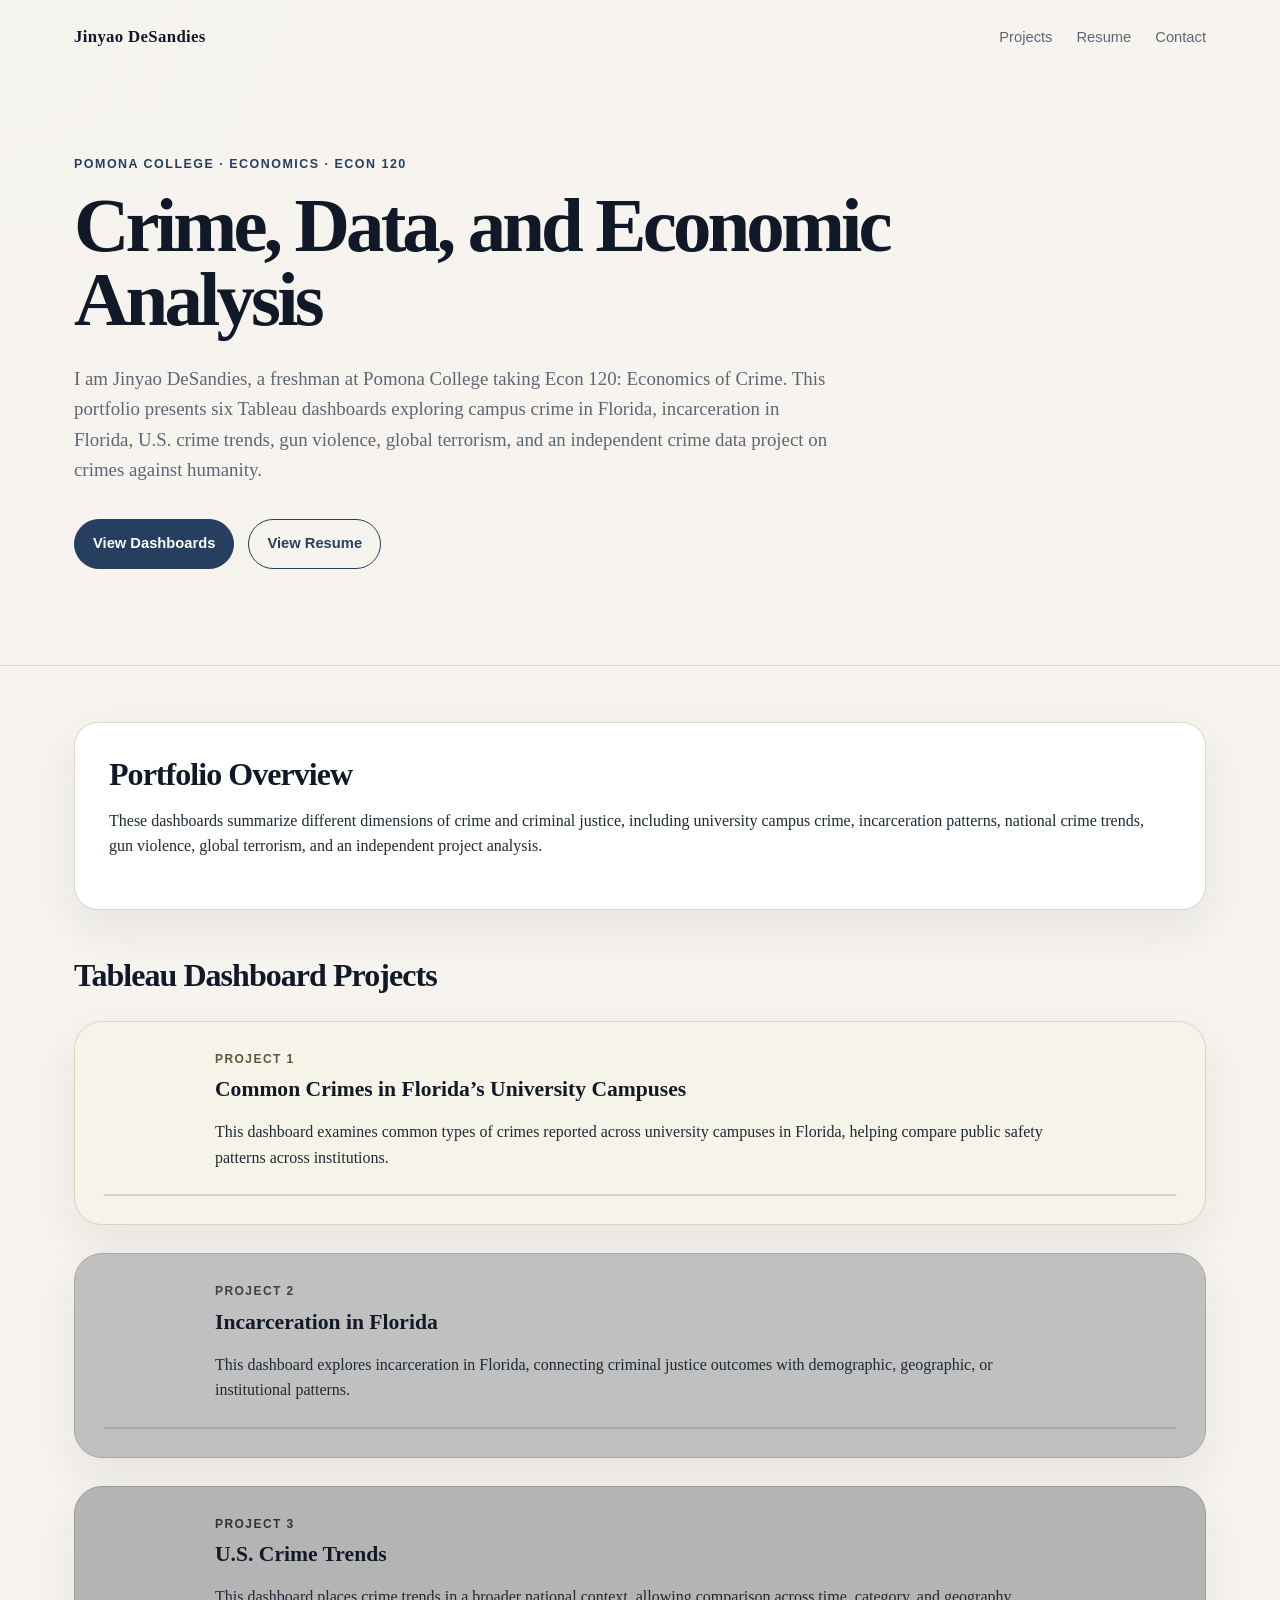
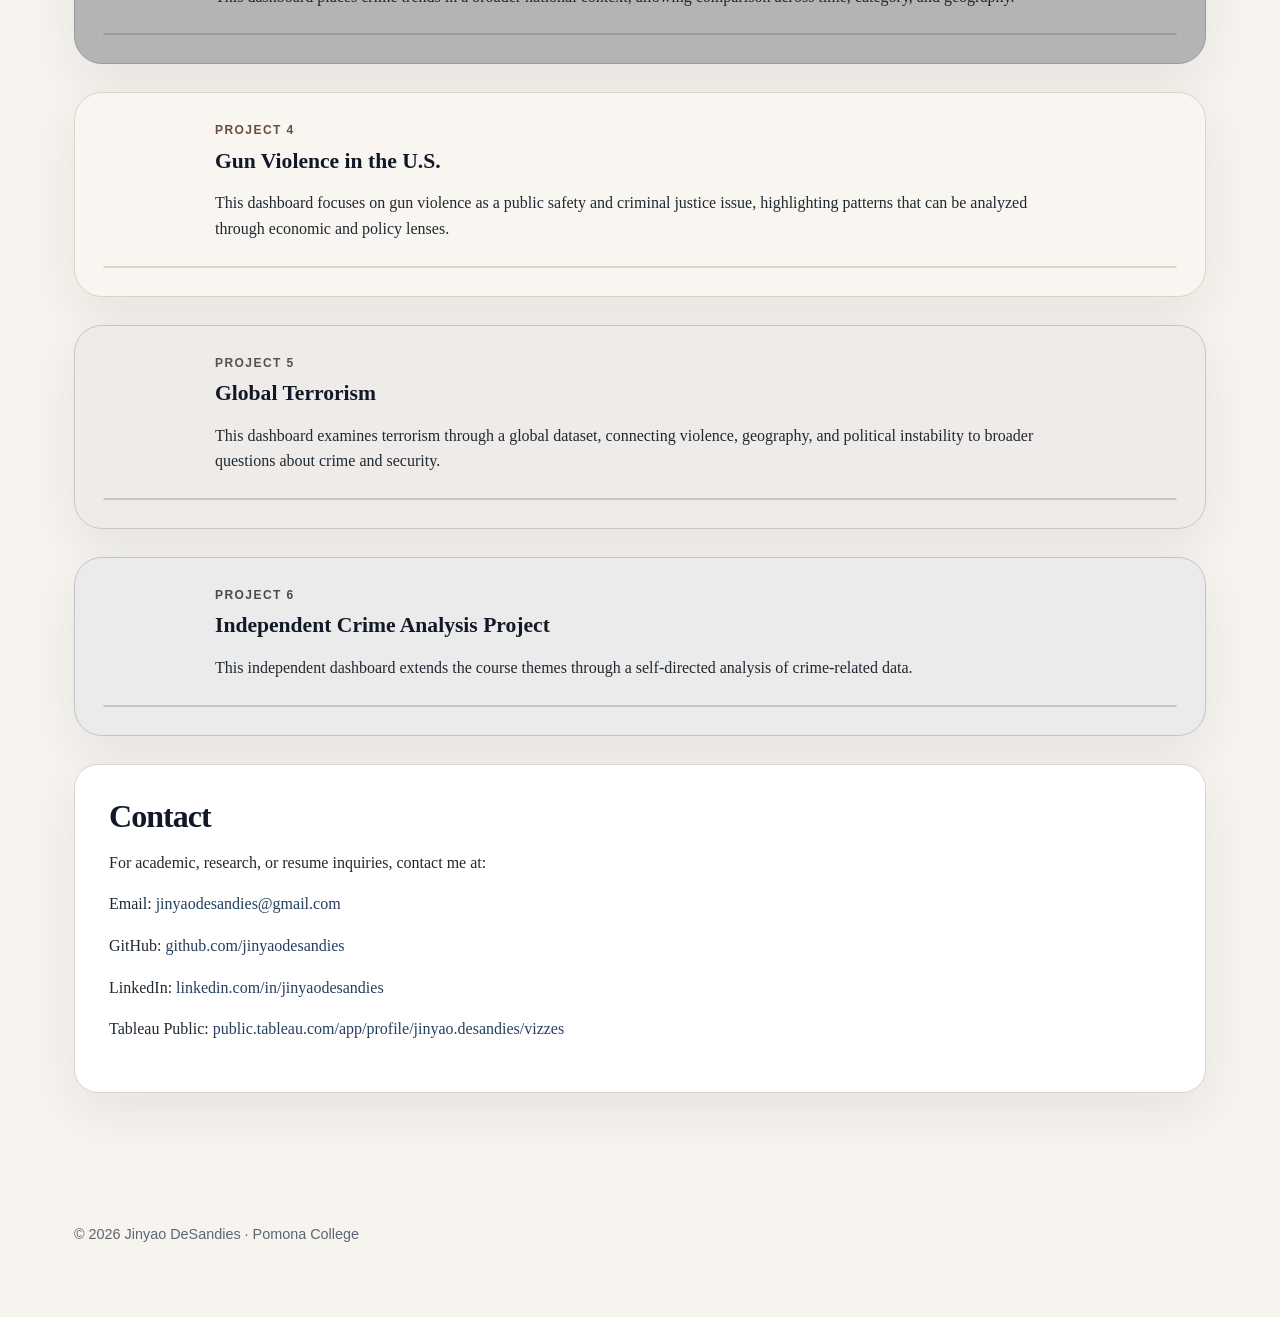
==== commit 4cad6398: "Update index.html" ====
--- a/index.html
+++ b/index.html
@@ -228,32 +228,42 @@
     <!-- =====================================================
          EDIT CONTACT INFO HERE
     ===================================================== -->
-    <section id="contact" class="contact-section">
-      <h2>Contact</h2>
-
-      <p>
-        For academic, research, or resume inquiries, contact me at:
-      </p>
-
-      <p>
-        Email:
-        <a href="mailto:jinyaodesandies@gmail.com">jinyaodesandies@gmail.com</a>
-      </p>
-
-      <p>
-        GitHub:
-        <a href="https://github.com/jinyaodesandies" target="_blank" rel="noopener noreferrer">
-          github.com/jinyaodesandies
-        </a>
-      </p>
-
-      <p>
-        LinkedIn:
-        <a href="https://www.linkedin.com/in/jinyaodesandies/" target="_blank" rel="noopener noreferrer">
-          linkedin.com/in/jinyaodesandies
-        </a>
-      </p>
-    </section>
+<!-- =====================================================
+     EDIT CONTACT INFO HERE
+===================================================== -->
+<section id="contact" class="contact-section">
+  <h2>Contact</h2>
+
+  <p>
+    For academic, research, or resume inquiries, contact me at:
+  </p>
+
+  <p>
+    Email:
+    <a href="mailto:jinyaodesandies@gmail.com">jinyaodesandies@gmail.com</a>
+  </p>
+
+  <p>
+    GitHub:
+    <a href="https://github.com/jinyaodesandies" target="_blank" rel="noopener noreferrer">
+      github.com/jinyaodesandies
+    </a>
+  </p>
+
+  <p>
+    LinkedIn:
+    <a href="https://www.linkedin.com/in/jinyaodesandies/" target="_blank" rel="noopener noreferrer">
+      linkedin.com/in/jinyaodesandies
+    </a>
+  </p>
+
+  <p>
+    Tableau Public:
+    <a href="https://public.tableau.com/app/profile/jinyao.desandies/vizzes" target="_blank" rel="noopener noreferrer">
+      public.tableau.com/app/profile/jinyao.desandies/vizzes
+    </a>
+  </p>
+</section>
   </main>
 
   <footer class="footer">
--- a/styles.css
+++ b/styles.css
@@ -209,8 +209,8 @@
 }
 
 .project-card {
-  background: var(--surface);
-  border: 1px solid var(--border);
+  background: var(--project-bg);
+  border: 1px solid var(--project-border);
   border-radius: 28px;
   padding: 28px;
   margin: 28px 0;
@@ -224,7 +224,7 @@
 
 .project-number {
   margin: 0 0 8px;
-  color: var(--accent);
+  color: var(--project-accent);
   font-family: Arial, Helvetica, sans-serif;
   text-transform: uppercase;
   letter-spacing: 0.12em;
@@ -234,64 +234,108 @@
 
 /* =========================================================
    PROJECT CARD COLOR THEMES
-   Edit these colors if you want each module to better match
-   the Tableau dashboard colors.
-========================================================= */
-
+
+   EDIT DASHBOARD COLORS HERE.
+
+   These colors are in the same order as the six dashboards:
+
+   1. rgb(246, 244, 232)
+   2. rgb(192, 192, 192)
+   3. rgb(180, 180, 180)
+   4. rgb(249, 245, 241)
+   5. rgb(238, 235, 232)
+   6. rgb(235, 235, 235)
+
+   --project-bg:
+      Main background color of the whole project card.
+
+   --project-frame-bg:
+      Background directly behind the Tableau dashboard.
+      This removes the old white padding effect.
+
+   --project-border:
+      Border around the project card and dashboard frame.
+
+   --project-accent:
+      Color for the small "Project 1", "Project 2", etc. label.
+========================================================= */
+
+/* PROJECT 1: Florida Campus Crime */
 .project-campus {
-  background:
-    linear-gradient(135deg, rgba(219, 231, 243, 0.86), rgba(255, 255, 255, 0.96));
-  border-color: #b8cadc;
-}
-
+  --project-bg: rgb(246, 244, 232);
+  --project-frame-bg: rgb(246, 244, 232);
+  --project-border: #d8d4c3;
+  --project-accent: #5f573a;
+}
+
+/* PROJECT 2: Florida Incarceration */
 .project-incarceration {
-  background:
-    linear-gradient(135deg, rgba(226, 216, 202, 0.88), rgba(255, 255, 255, 0.96));
-  border-color: #cdbda8;
-}
-
+  --project-bg: rgb(192, 192, 192);
+  --project-frame-bg: rgb(192, 192, 192);
+  --project-border: #a8a8a8;
+  --project-accent: #3f3f3f;
+}
+
+/* PROJECT 3: U.S. Crime Trends */
 .project-us-crime {
-  background:
-    linear-gradient(135deg, rgba(222, 232, 219, 0.88), rgba(255, 255, 255, 0.96));
-  border-color: #bccdb9;
-}
-
+  --project-bg: rgb(180, 180, 180);
+  --project-frame-bg: rgb(180, 180, 180);
+  --project-border: #9a9a9a;
+  --project-accent: #333333;
+}
+
+/* PROJECT 4: Gun Violence */
 .project-gun {
-  background:
-    linear-gradient(135deg, rgba(232, 218, 218, 0.88), rgba(255, 255, 255, 0.96));
-  border-color: #d4bbbb;
-}
-
+  --project-bg: rgb(249, 245, 241);
+  --project-frame-bg: rgb(249, 245, 241);
+  --project-border: #ded2c8;
+  --project-accent: #6b4d3d;
+}
+
+/* PROJECT 5: Global Terrorism */
 .project-terrorism {
-  background:
-    linear-gradient(135deg, rgba(223, 219, 234, 0.88), rgba(255, 255, 255, 0.96));
-  border-color: #c5bed7;
-}
-
+  --project-bg: rgb(238, 235, 232);
+  --project-frame-bg: rgb(238, 235, 232);
+  --project-border: #ccc5bf;
+  --project-accent: #5a5149;
+}
+
+/* PROJECT 6: Independent Crime Analysis */
 .project-independent {
-  background:
-    linear-gradient(135deg, rgba(218, 230, 226, 0.88), rgba(255, 255, 255, 0.96));
-  border-color: #b8ccc6;
+  --project-bg: rgb(235, 235, 235);
+  --project-frame-bg: rgb(235, 235, 235);
+  --project-border: #c4c4c4;
+  --project-accent: #4a4a4a;
 }
 
 /* =========================================================
    TABLEAU DASHBOARD AREA
-   Edit this section if dashboards look too wide, too narrow,
-   too tall, or not centered.
+
+   This section fixes the unwanted white padding.
+
+   Main changes:
+   1. The frame uses --project-frame-bg instead of white.
+   2. Padding is set to 0 so the dashboard sits flush.
+   3. The dashboard remains centered.
+   4. Overflow-x allows wide dashboards to scroll on small screens.
+
+   If you want a little colored breathing room around each dashboard,
+   change padding from 0 to 10px or 14px.
 ========================================================= */
 
 .tableau-frame {
   width: 100%;
   overflow-x: auto;
-  border: 1px solid var(--border);
+
+  border: 1px solid var(--project-border);
   border-radius: 20px;
-  padding: 18px;
+
+  padding: 0;
+  background: var(--project-frame-bg);
 
   display: flex;
   justify-content: center;
   align-items: flex-start;
-
-  background: rgba(255, 255, 255, 0.55);
 }
 
 .tableau-frame tableau-viz {
@@ -300,6 +344,7 @@
   max-width: 100%;
   margin-left: auto;
   margin-right: auto;
+  background: var(--project-frame-bg);
 }
 
 /* =========================================================
@@ -388,7 +433,7 @@
   }
 
   .tableau-frame {
-    padding: 12px;
+    border-radius: 16px;
   }
 
   h1 {
@@ -398,368 +443,4 @@
   h2 {
     font-size: 1.65rem;
   }
-}  margin: 0;
-  font-family: Georgia, "Times New Roman", serif;
-  background: var(--background);
-  color: var(--text);
-  line-height: 1.6;
-}
-
-a {
-  color: var(--accent);
-  text-decoration: none;
-}
-
-a:hover {
-  text-decoration: underline;
-}
-
-/* =========================================================
-   HEADER AND NAVIGATION
-   Edit this section if you want to change the top menu.
-========================================================= */
-
-.site-header {
-  background:
-    linear-gradient(rgba(247, 244, 239, 0.92), rgba(247, 244, 239, 0.96)),
-    radial-gradient(circle at top left, var(--accent-light), transparent 40%);
-  border-bottom: 1px solid var(--border);
-}
-
-.small-header {
-  min-height: auto;
-}
-
-.nav {
-  max-width: 1180px;
-  margin: 0 auto;
-  padding: 24px 24px;
-  display: flex;
-  align-items: center;
-  justify-content: space-between;
-}
-
-.logo {
-  font-weight: 700;
-  font-size: 1.05rem;
-  color: var(--heading);
-  letter-spacing: 0.02em;
-}
-
-.nav-links {
-  display: flex;
-  gap: 24px;
-  font-family: Arial, Helvetica, sans-serif;
-  font-size: 0.92rem;
-}
-
-.nav-links a {
-  color: var(--muted-text);
-}
-
-/* =========================================================
-   HERO SECTION
-   Edit this section if you want the homepage intro bigger,
-   smaller, tighter, or more spacious.
-========================================================= */
-
-.hero {
-  max-width: 1180px;
-  margin: 0 auto;
-  padding: 80px 24px 96px;
-}
-
-.resume-hero {
-  padding-bottom: 72px;
-}
-
-.eyebrow {
-  margin: 0 0 14px;
-  color: var(--accent);
-  font-family: Arial, Helvetica, sans-serif;
-  text-transform: uppercase;
-  letter-spacing: 0.12em;
-  font-size: 0.78rem;
-  font-weight: 700;
-}
-
-h1 {
-  max-width: 880px;
-  margin: 0;
-  color: var(--heading);
-  font-size: clamp(2.5rem, 6vw, 5.4rem);
-  line-height: 0.96;
-  letter-spacing: -0.05em;
-}
-
-.hero-text {
-  max-width: 760px;
-  margin-top: 28px;
-  color: var(--muted-text);
-  font-size: 1.18rem;
-}
-
-.hero-buttons {
-  margin-top: 34px;
-  display: flex;
-  gap: 14px;
-  flex-wrap: wrap;
-}
-
-.button {
-  display: inline-block;
-  padding: 12px 18px;
-  border-radius: 999px;
-  font-family: Arial, Helvetica, sans-serif;
-  font-size: 0.92rem;
-  font-weight: 700;
-  border: 1px solid var(--accent);
-}
-
-.button.primary {
-  background: var(--accent);
-  color: #ffffff;
-}
-
-.button.secondary {
-  color: var(--accent);
-  background: transparent;
-}
-
-/* =========================================================
-   MAIN LAYOUT
-========================================================= */
-
-main {
-  max-width: 1180px;
-  margin: 0 auto;
-  padding: 56px 24px;
-}
-
-.intro-section,
-.contact-section,
-.resume-section {
-  background: var(--surface);
-  border: 1px solid var(--border);
-  border-radius: 24px;
-  padding: 34px;
-  margin-bottom: 28px;
-  box-shadow: var(--shadow);
-}
-
-h2 {
-  margin: 0 0 16px;
-  color: var(--heading);
-  font-size: 2rem;
-  line-height: 1.1;
-  letter-spacing: -0.03em;
-}
-
-h3 {
-  margin: 0 0 8px;
-  color: var(--heading);
-  font-size: 1.35rem;
-  line-height: 1.2;
-}
-
-/* =========================================================
-   PROJECT MODULES
-   Edit this section if you want to change the spacing,
-   borders, or card shape around each dashboard.
-========================================================= */
-
-.projects-section {
-  margin-top: 48px;
-}
-
-.project-card {
-  background: var(--surface);
-  border: 1px solid var(--border);
-  border-radius: 28px;
-  padding: 28px;
-  margin: 28px 0;
-  box-shadow: var(--shadow);
-}
-
-.project-copy {
-  max-width: 850px;
-  margin: 0 auto 24px;
-}
-
-.project-number {
-  margin: 0 0 8px;
-  color: var(--accent);
-  font-family: Arial, Helvetica, sans-serif;
-  text-transform: uppercase;
-  letter-spacing: 0.12em;
-  font-size: 0.75rem;
-  font-weight: 700;
-}
-
-/* =========================================================
-   PROJECT CARD COLOR THEMES
-   Edit these colors if you want each module to better match
-   the Tableau dashboard colors.
-========================================================= */
-
-.project-campus {
-  background:
-    linear-gradient(135deg, rgba(219, 231, 243, 0.86), rgba(255, 255, 255, 0.96));
-  border-color: #b8cadc;
-}
-
-.project-incarceration {
-  background:
-    linear-gradient(135deg, rgba(226, 216, 202, 0.88), rgba(255, 255, 255, 0.96));
-  border-color: #cdbda8;
-}
-
-.project-us-crime {
-  background:
-    linear-gradient(135deg, rgba(222, 232, 219, 0.88), rgba(255, 255, 255, 0.96));
-  border-color: #bccdb9;
-}
-
-.project-gun {
-  background:
-    linear-gradient(135deg, rgba(232, 218, 218, 0.88), rgba(255, 255, 255, 0.96));
-  border-color: #d4bbbb;
-}
-
-.project-terrorism {
-  background:
-    linear-gradient(135deg, rgba(223, 219, 234, 0.88), rgba(255, 255, 255, 0.96));
-  border-color: #c5bed7;
-}
-
-.project-independent {
-  background:
-    linear-gradient(135deg, rgba(218, 230, 226, 0.88), rgba(255, 255, 255, 0.96));
-  border-color: #b8ccc6;
-}
-
-/* =========================================================
-   TABLEAU DASHBOARD AREA
-   Edit this section if dashboards look too wide, too narrow,
-   too tall, or not centered.
-========================================================= */
-
-.tableau-frame {
-  width: 100%;
-  overflow-x: auto;
-  border: 1px solid var(--border);
-  border-radius: 20px;
-  padding: 18px;
-
-  display: flex;
-  justify-content: center;
-  align-items: flex-start;
-
-  background: rgba(255, 255, 255, 0.55);
-}
-
-.tableau-frame tableau-viz {
-  display: block;
-  width: 850px;
-  max-width: 100%;
-  margin-left: auto;
-  margin-right: auto;
-}
-
-/* =========================================================
-   RESUME PAGE
-   Edit this section if you want the resume page wider,
-   narrower, or more compact.
-========================================================= */
-
-.resume-main {
-  max-width: 900px;
-}
-
-.resume-item {
-  border-top: 1px solid var(--border);
-  padding-top: 18px;
-  margin-top: 18px;
-}
-
-.resume-meta {
-  margin: 0 0 8px;
-  color: var(--muted-text);
-  font-family: Arial, Helvetica, sans-serif;
-  font-size: 0.92rem;
-}
-
-.skill-list {
-  display: flex;
-  flex-wrap: wrap;
-  gap: 10px;
-  padding: 0;
-  margin: 18px 0 0;
-  list-style: none;
-}
-
-.skill-list li {
-  background: var(--accent-light);
-  color: var(--accent-dark);
-  border-radius: 999px;
-  padding: 8px 12px;
-  font-family: Arial, Helvetica, sans-serif;
-  font-size: 0.9rem;
-  font-weight: 700;
-}
-
-/* =========================================================
-   FOOTER
-========================================================= */
-
-.footer {
-  max-width: 1180px;
-  margin: 0 auto;
-  padding: 32px 24px 56px;
-  color: var(--muted-text);
-  font-family: Arial, Helvetica, sans-serif;
-  font-size: 0.9rem;
-}
-
-/* =========================================================
-   MOBILE RESPONSIVE STYLES
-   Edit this section if the page looks awkward on phones.
-========================================================= */
-
-@media (max-width: 760px) {
-  .nav {
-    align-items: flex-start;
-    gap: 18px;
-    flex-direction: column;
-  }
-
-  .nav-links {
-    gap: 16px;
-    flex-wrap: wrap;
-  }
-
-  .hero {
-    padding-top: 52px;
-    padding-bottom: 64px;
-  }
-
-  .intro-section,
-  .contact-section,
-  .resume-section,
-  .project-card {
-    padding: 22px;
-    border-radius: 20px;
-  }
-
-  .tableau-frame {
-    padding: 12px;
-  }
-
-  h1 {
-    letter-spacing: -0.04em;
-  }
-
-  h2 {
-    font-size: 1.65rem;
-  }
-}
+}
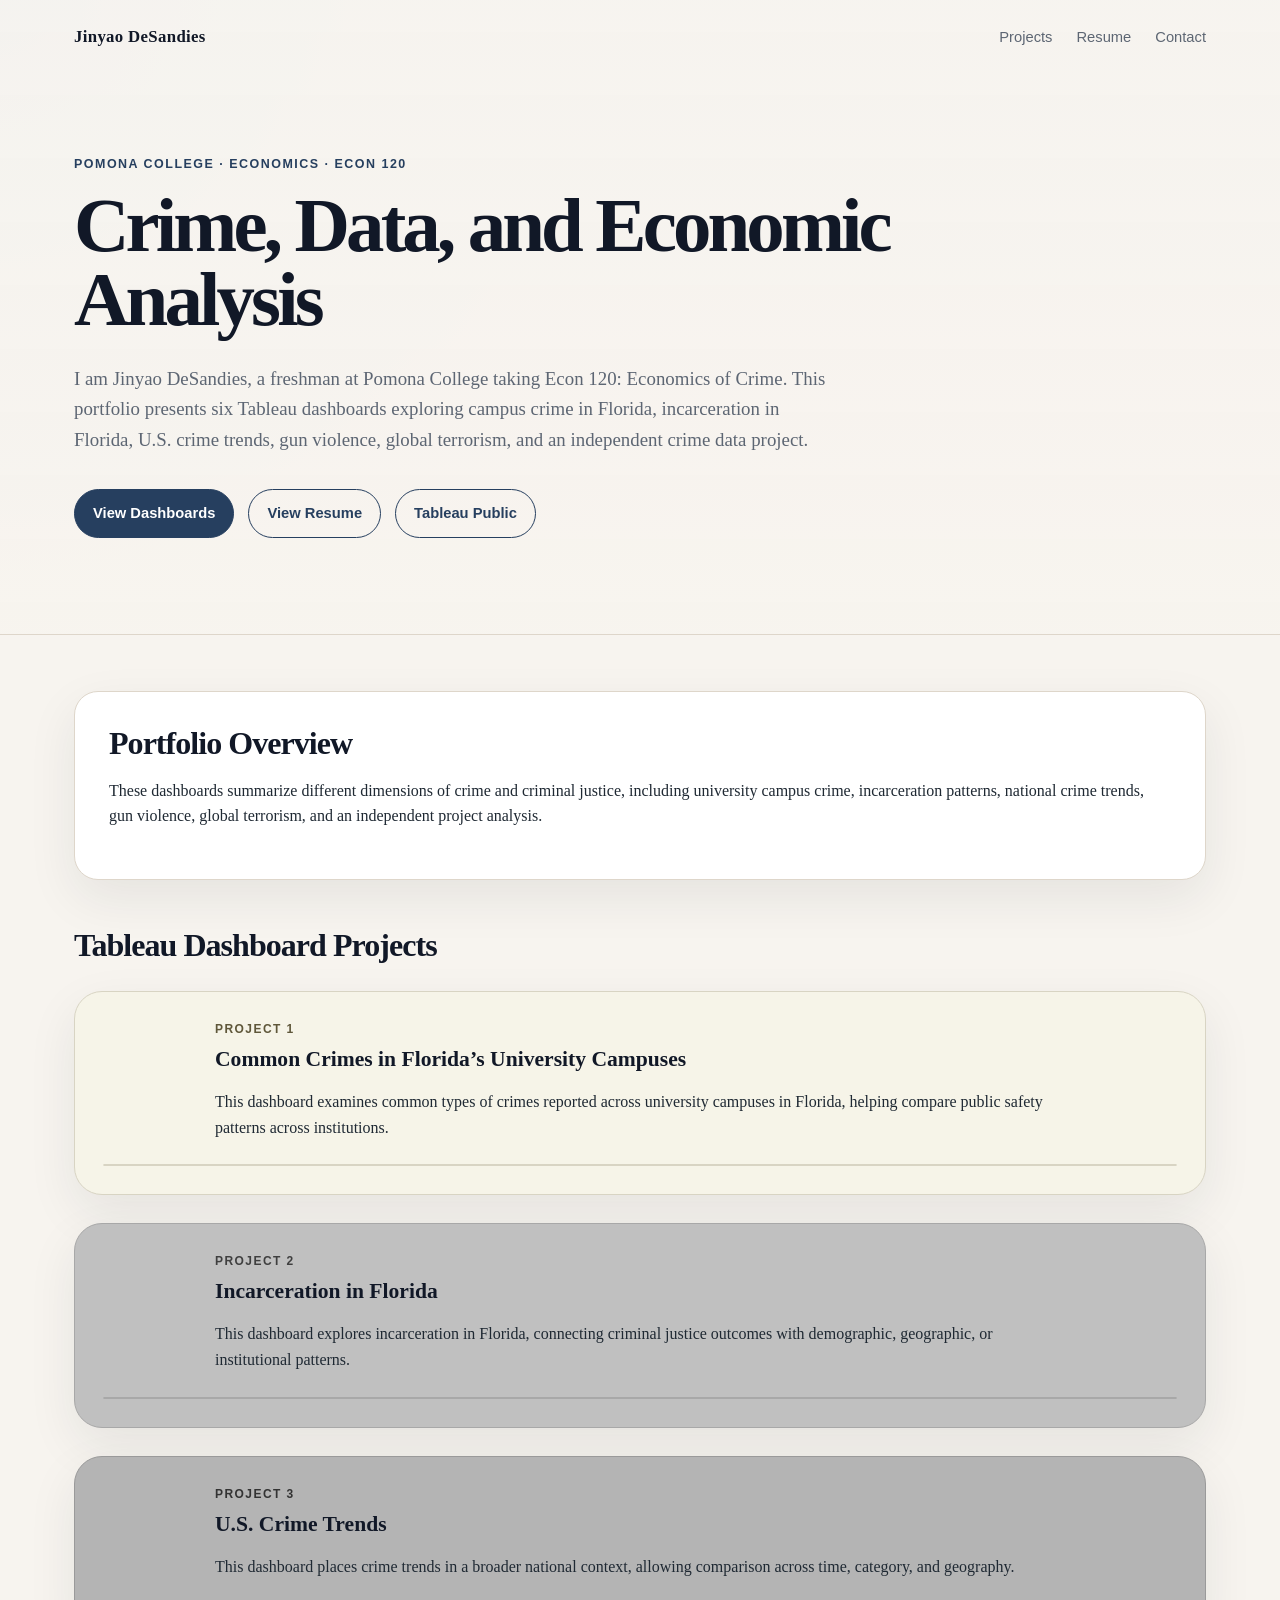
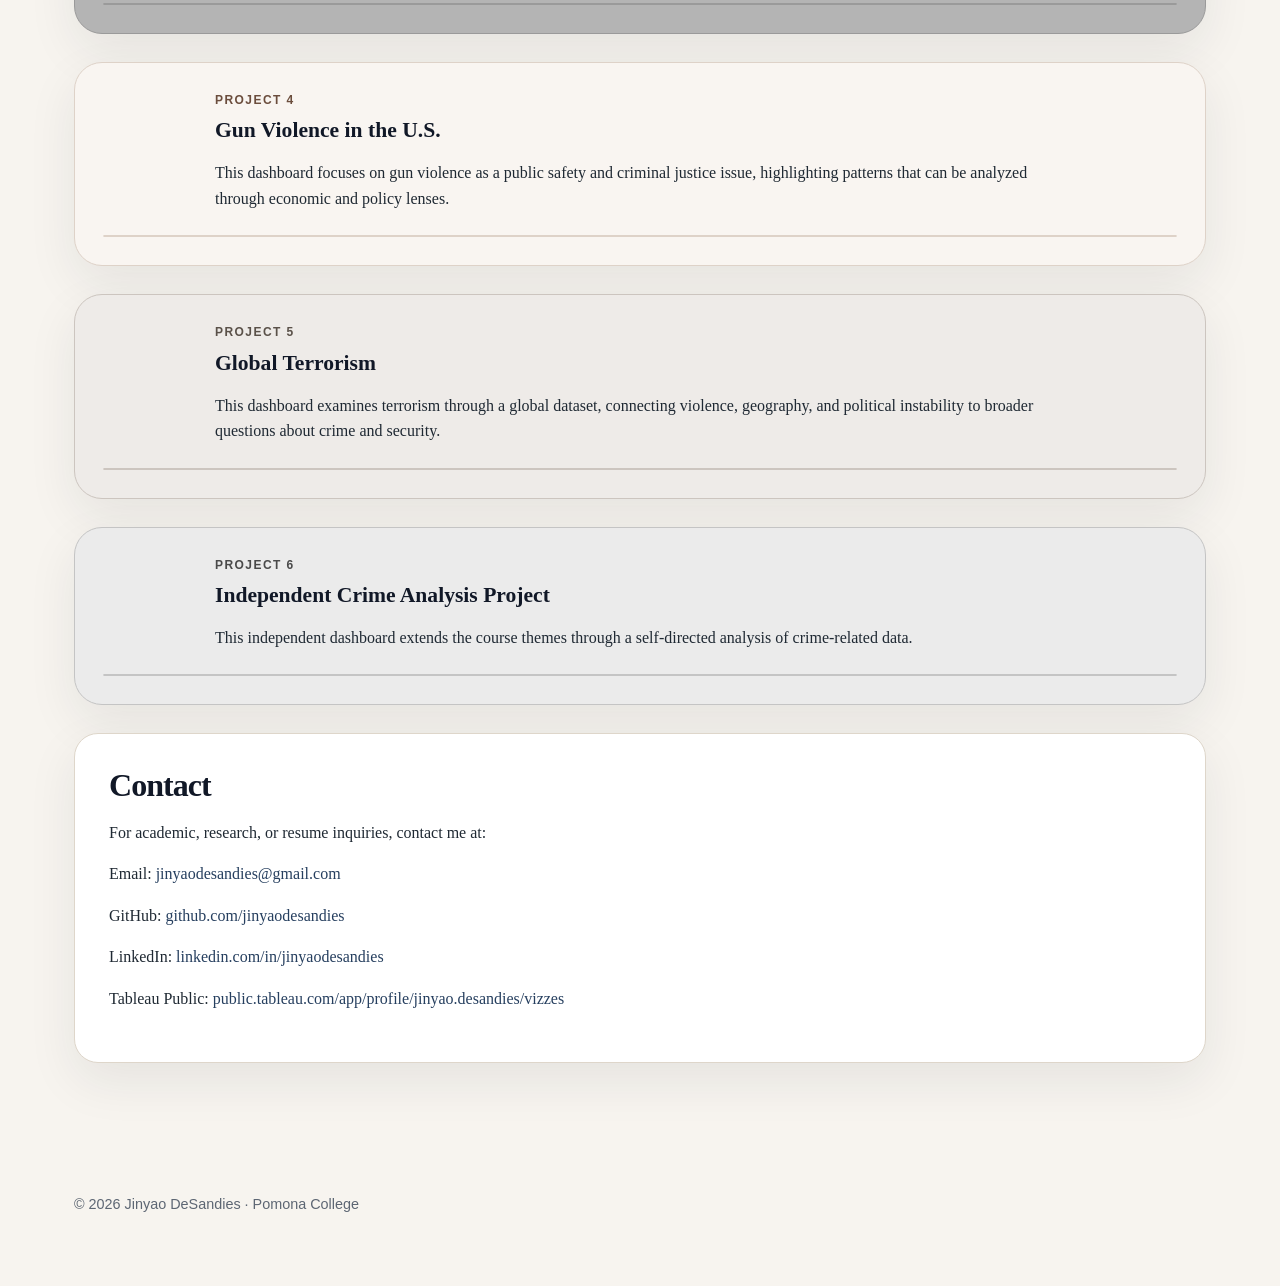
==== commit 0d564fa8: "Update index.html" ====
--- a/index.html
+++ b/index.html
@@ -37,13 +37,13 @@
         I am Jinyao DeSandies, a freshman at Pomona College taking Econ 120:
         Economics of Crime. This portfolio presents six Tableau dashboards exploring
         campus crime in Florida, incarceration in Florida, U.S. crime trends, gun
-        violence, global terrorism, and an independent crime data project on crimes 
-        against humanity.
+        violence, global terrorism, and an independent crime data project.
       </p>
 
       <div class="hero-buttons">
         <a href="#projects" class="button primary">View Dashboards</a>
         <a href="resume.html" class="button secondary">View Resume</a>
+        <a href="https://public.tableau.com/app/profile/jinyao.desandies/vizzes" class="button secondary" target="_blank" rel="noopener noreferrer">Tableau Public</a>
       </div>
     </section>
   </header>
@@ -228,42 +228,39 @@
     <!-- =====================================================
          EDIT CONTACT INFO HERE
     ===================================================== -->
-<!-- =====================================================
-     EDIT CONTACT INFO HERE
-===================================================== -->
-<section id="contact" class="contact-section">
-  <h2>Contact</h2>
-
-  <p>
-    For academic, research, or resume inquiries, contact me at:
-  </p>
-
-  <p>
-    Email:
-    <a href="mailto:jinyaodesandies@gmail.com">jinyaodesandies@gmail.com</a>
-  </p>
-
-  <p>
-    GitHub:
-    <a href="https://github.com/jinyaodesandies" target="_blank" rel="noopener noreferrer">
-      github.com/jinyaodesandies
-    </a>
-  </p>
-
-  <p>
-    LinkedIn:
-    <a href="https://www.linkedin.com/in/jinyaodesandies/" target="_blank" rel="noopener noreferrer">
-      linkedin.com/in/jinyaodesandies
-    </a>
-  </p>
-
-  <p>
-    Tableau Public:
-    <a href="https://public.tableau.com/app/profile/jinyao.desandies/vizzes" target="_blank" rel="noopener noreferrer">
-      public.tableau.com/app/profile/jinyao.desandies/vizzes
-    </a>
-  </p>
-</section>
+    <section id="contact" class="contact-section">
+      <h2>Contact</h2>
+
+      <p>
+        For academic, research, or resume inquiries, contact me at:
+      </p>
+
+      <p>
+        Email:
+        <a href="mailto:jinyaodesandies@gmail.com">jinyaodesandies@gmail.com</a>
+      </p>
+
+      <p>
+        GitHub:
+        <a href="https://github.com/jinyaodesandies" target="_blank" rel="noopener noreferrer">
+          github.com/jinyaodesandies
+        </a>
+      </p>
+
+      <p>
+        LinkedIn:
+        <a href="https://www.linkedin.com/in/jinyaodesandies/" target="_blank" rel="noopener noreferrer">
+          linkedin.com/in/jinyaodesandies
+        </a>
+      </p>
+
+      <p>
+        Tableau Public:
+        <a href="https://public.tableau.com/app/profile/jinyao.desandies/vizzes" target="_blank" rel="noopener noreferrer">
+          public.tableau.com/app/profile/jinyao.desandies/vizzes
+        </a>
+      </p>
+    </section>
   </main>
 
   <footer class="footer">
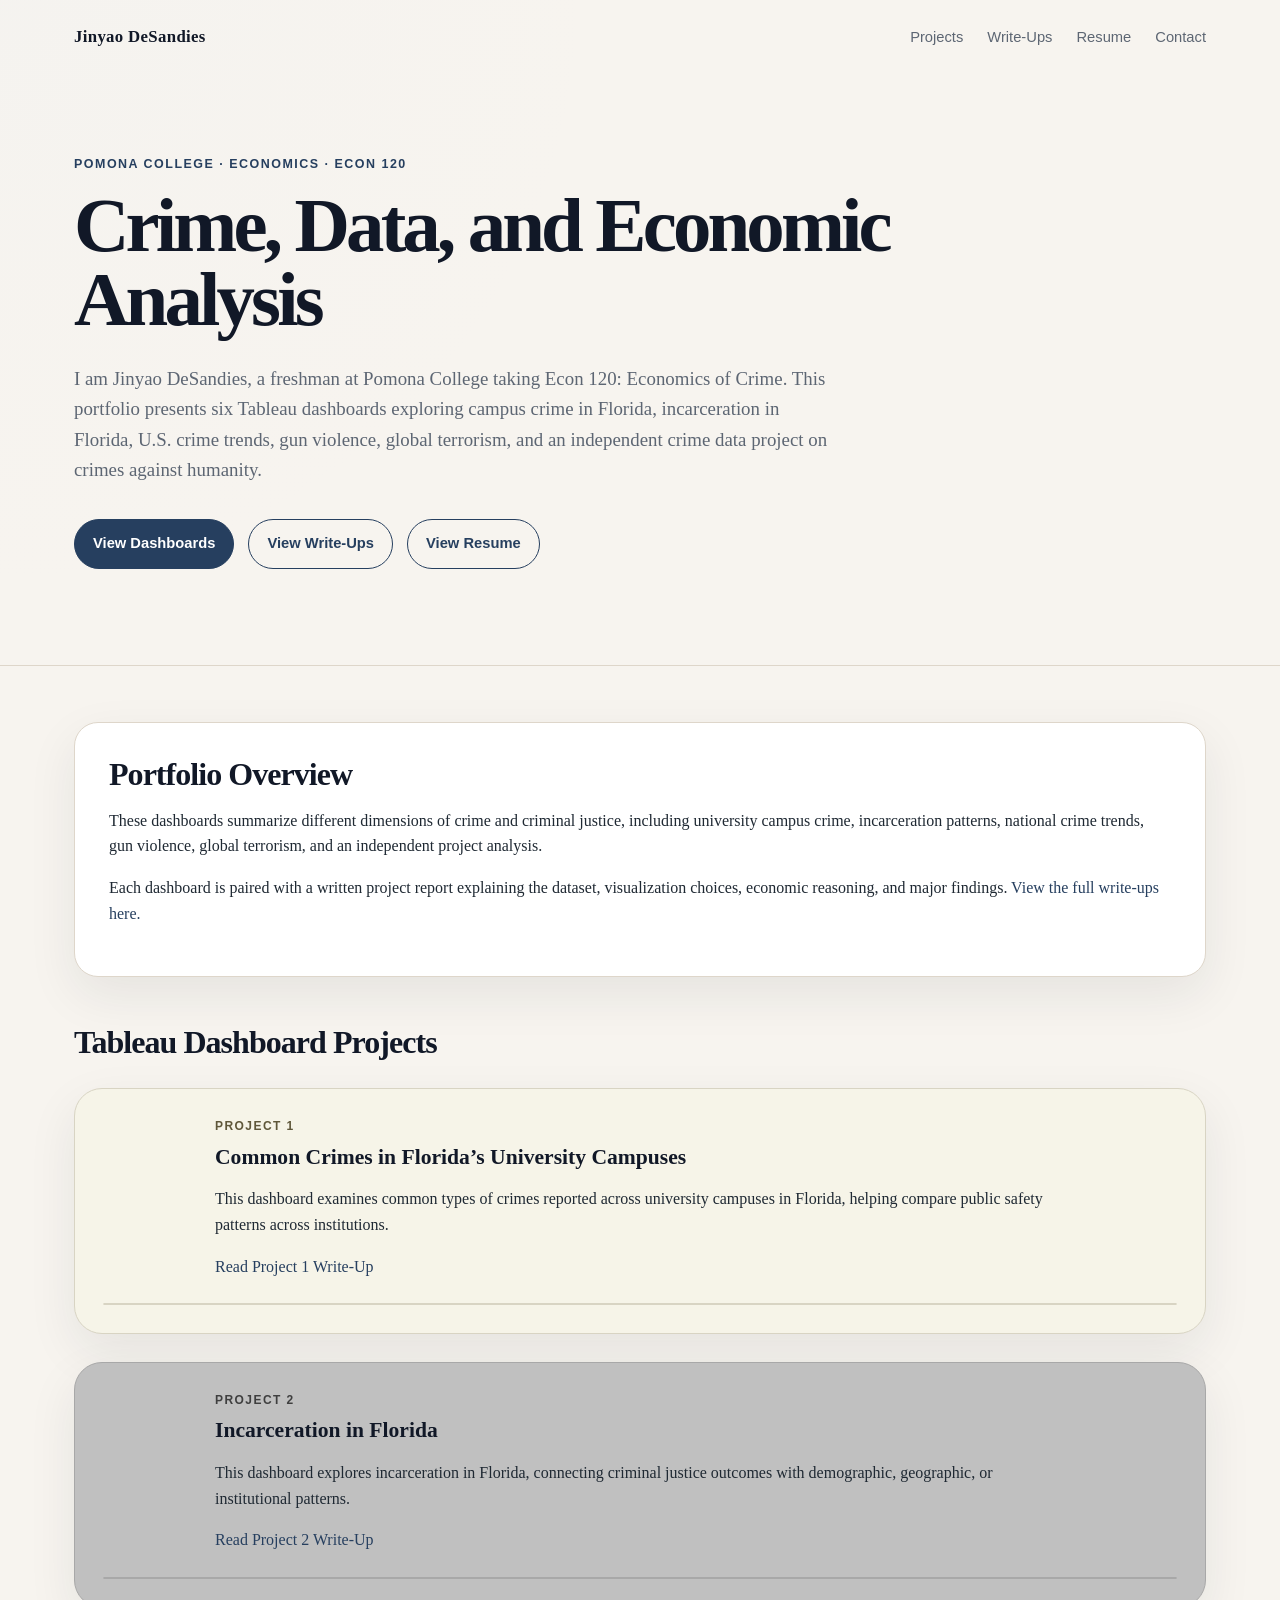
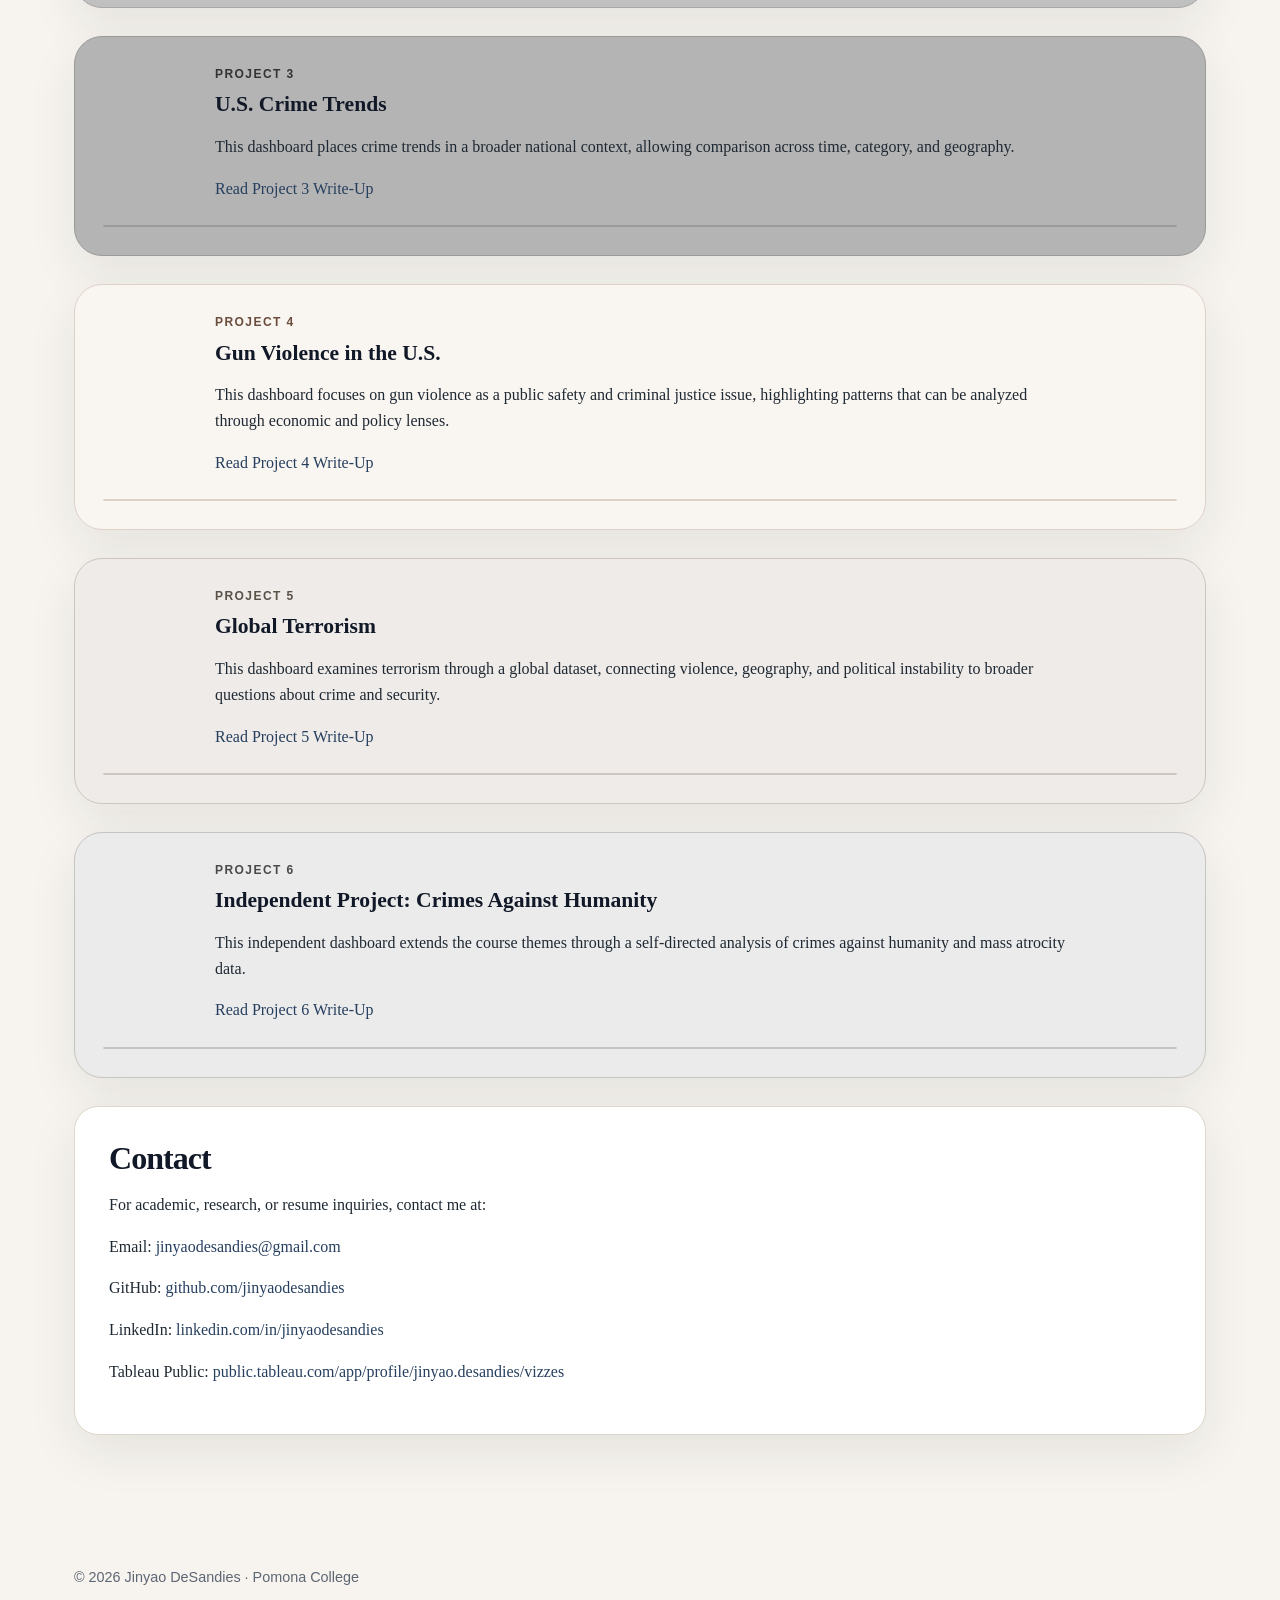
==== commit 7d34c6fa: "Update index.html" ====
--- a/index.html
+++ b/index.html
@@ -19,6 +19,7 @@
 
       <div class="nav-links">
         <a href="#projects">Projects</a>
+        <a href="writeups.html">Write-Ups</a>
         <a href="resume.html">Resume</a>
         <a href="#contact">Contact</a>
       </div>
@@ -37,13 +38,14 @@
         I am Jinyao DeSandies, a freshman at Pomona College taking Econ 120:
         Economics of Crime. This portfolio presents six Tableau dashboards exploring
         campus crime in Florida, incarceration in Florida, U.S. crime trends, gun
-        violence, global terrorism, and an independent crime data project.
+        violence, global terrorism, and an independent crime data project on crimes 
+        against humanity.
       </p>
 
       <div class="hero-buttons">
         <a href="#projects" class="button primary">View Dashboards</a>
+        <a href="writeups.html" class="button secondary">View Write-Ups</a>
         <a href="resume.html" class="button secondary">View Resume</a>
-        <a href="https://public.tableau.com/app/profile/jinyao.desandies/vizzes" class="button secondary" target="_blank" rel="noopener noreferrer">Tableau Public</a>
       </div>
     </section>
   </header>
@@ -60,6 +62,12 @@
         These dashboards summarize different dimensions of crime and criminal justice,
         including university campus crime, incarceration patterns, national crime trends,
         gun violence, global terrorism, and an independent project analysis.
+      </p>
+
+      <p>
+        Each dashboard is paired with a written project report explaining the dataset,
+        visualization choices, economic reasoning, and major findings.
+        <a href="writeups.html">View the full write-ups here.</a>
       </p>
     </section>
 
@@ -86,6 +94,12 @@
             This dashboard examines common types of crimes reported across university
             campuses in Florida, helping compare public safety patterns across institutions.
           </p>
+
+          <p>
+            <a href="writeups/project-1-writeup.pdf" target="_blank" rel="noopener noreferrer">
+              Read Project 1 Write-Up
+            </a>
+          </p>
         </div>
 
         <div class="tableau-frame">
@@ -111,6 +125,12 @@
             This dashboard explores incarceration in Florida, connecting criminal justice
             outcomes with demographic, geographic, or institutional patterns.
           </p>
+
+          <p>
+            <a href="writeups/project-2-writeup.pdf" target="_blank" rel="noopener noreferrer">
+              Read Project 2 Write-Up
+            </a>
+          </p>
         </div>
 
         <div class="tableau-frame">
@@ -136,6 +156,12 @@
             This dashboard places crime trends in a broader national context, allowing
             comparison across time, category, and geography.
           </p>
+
+          <p>
+            <a href="writeups/project-3-writeup.pdf" target="_blank" rel="noopener noreferrer">
+              Read Project 3 Write-Up
+            </a>
+          </p>
         </div>
 
         <div class="tableau-frame">
@@ -161,6 +187,12 @@
             This dashboard focuses on gun violence as a public safety and criminal justice
             issue, highlighting patterns that can be analyzed through economic and policy lenses.
           </p>
+
+          <p>
+            <a href="writeups/project-4-writeup.pdf" target="_blank" rel="noopener noreferrer">
+              Read Project 4 Write-Up
+            </a>
+          </p>
         </div>
 
         <div class="tableau-frame">
@@ -186,6 +218,12 @@
             This dashboard examines terrorism through a global dataset, connecting violence,
             geography, and political instability to broader questions about crime and security.
           </p>
+
+          <p>
+            <a href="writeups/project-5-writeup.pdf" target="_blank" rel="noopener noreferrer">
+              Read Project 5 Write-Up
+            </a>
+          </p>
         </div>
 
         <div class="tableau-frame">
@@ -206,10 +244,16 @@
       <article class="project-card project-independent">
         <div class="project-copy">
           <p class="project-number">Project 6</p>
-          <h3>Independent Crime Analysis Project</h3>
+          <h3>Independent Project: Crimes Against Humanity</h3>
           <p>
             This independent dashboard extends the course themes through a self-directed
-            analysis of crime-related data.
+            analysis of crimes against humanity and mass atrocity data.
+          </p>
+
+          <p>
+            <a href="writeups/project-6-writeup.pdf" target="_blank" rel="noopener noreferrer">
+              Read Project 6 Write-Up
+            </a>
           </p>
         </div>
 
--- a/styles.css
+++ b/styles.css
@@ -370,12 +370,28 @@
   font-size: 0.92rem;
 }
 
+.resume-list {
+  margin: 10px 0 0;
+  padding-left: 22px;
+}
+
+.resume-list li {
+  margin-bottom: 8px;
+}
+
+.resume-subheading {
+  margin-top: 22px;
+  font-size: 1.05rem;
+  font-family: Arial, Helvetica, sans-serif;
+  letter-spacing: 0.02em;
+}
+
 .skill-list {
   display: flex;
   flex-wrap: wrap;
   gap: 10px;
   padding: 0;
-  margin: 18px 0 0;
+  margin: 12px 0 0;
   list-style: none;
 }
 
